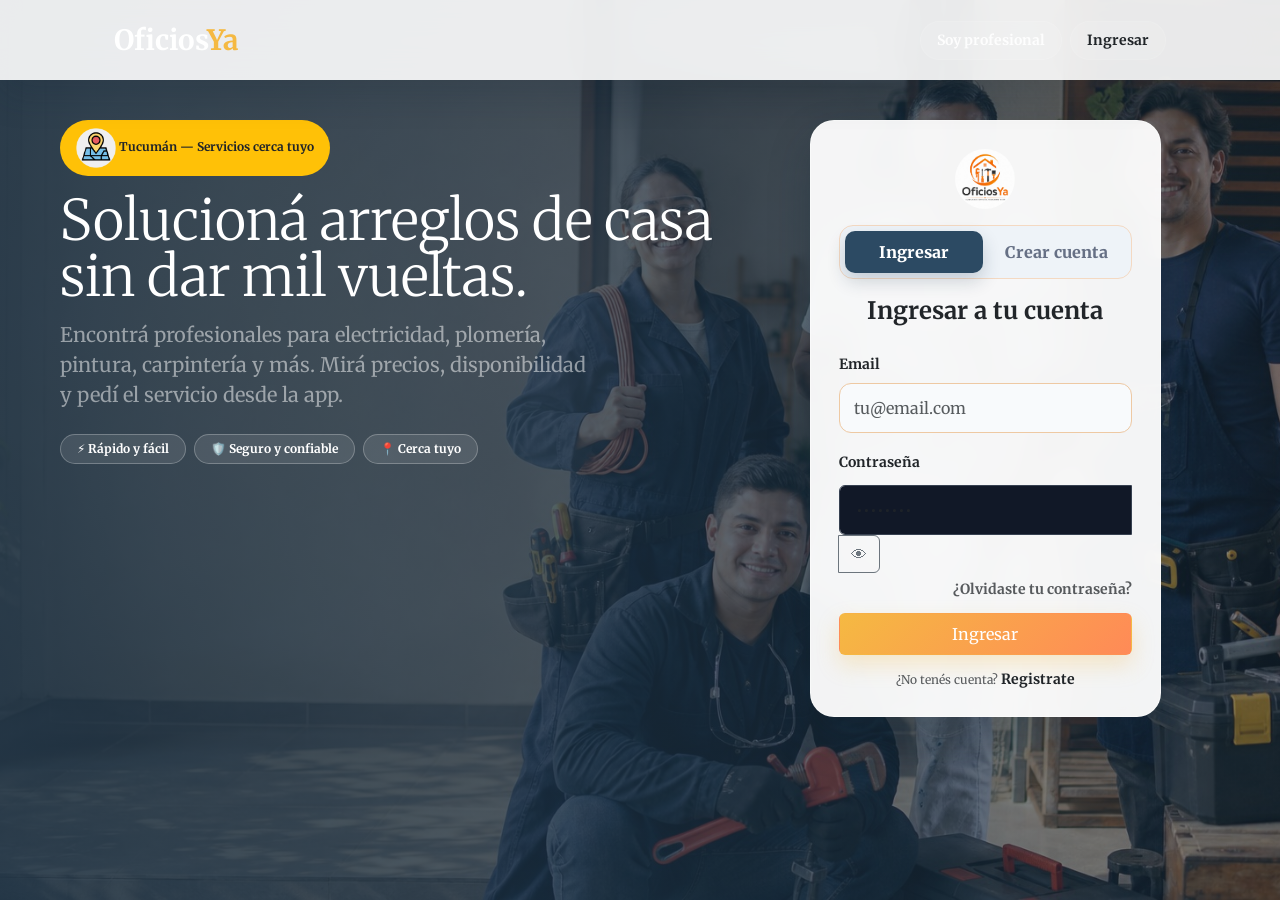
==== index.html @ 377a3ea7 "Agregue iconos a todas las paginas y se modicó la paleta de colores" ====
<!DOCTYPE html>
<html lang="es">

<head>
  <meta charset="UTF-8">
  <meta name="viewport" content="width=device-width, initial-scale=1.0">
  <meta name="description" content="OficiosYa conecta personas con profesionales de distintos oficios y servicios en Tucumán.">
  <meta name="author" content="Equipo OficiosYa">
  <meta name="keywords" content="oficios, servicios, profesionales, trabajadores, reparaciones, Tucumán, OficiosYa">
  <title>OficiosYa — Ingresá o creá tu cuenta</title>

  <link href="https://cdn.jsdelivr.net/npm/bootstrap@5.3.3/dist/css/bootstrap.min.css" rel="stylesheet">
  <link rel="stylesheet" href="styles.css">
</head>

<body class="sin-bottom-nav landing-page">

<header class="topbar landing-header">
  <div class="landing-header-inner w-100 d-flex justify-content-between align-items-center">
    <a href="#" class="marca-landing text-decoration-none text-white fw-bold fs-3">
      Oficios<span class="resaltado-marca">Ya</span>
    </a>
    <nav class="d-flex gap-2">
      <a href="#registro" class="btn btn-sm btn-outline-light rounded-pill px-3 fw-bold" id="link-profesional">Soy profesional</a>
      <a href="#login" class="btn btn-sm btn-warning rounded-pill px-3 fw-bold text-dark" id="link-ingresar">Ingresar</a>
    </nav>
  </div>
</header>

<main class="landing-shell">
  <div class="container-fluid p-0">
    <div class="row align-items-start g-4">

      <section class="col-12 col-lg-7 text-white pe-lg-4">
        <span class="badge bg-warning text-dark mb-3 px-3 py-2 rounded-pill fw-bold">
          <img src="img/location.png" class="icono-img" alt="Ubicación"> Tucumán — Servicios cerca tuyo
        </span>
        
        <h1 class="display-4 fw-extrabold text-white lh-1 mb-3">
          Solucioná arreglos de casa sin dar mil vueltas.
        </h1>
        
        <p class="fs-5 text-white-50 mb-4" style="max-width: 540px;">
          Encontrá profesionales para electricidad, plomería, pintura, carpintería y más. Mirá precios, disponibilidad y pedí el servicio desde la app.
        </p>

        <div class="d-flex flex-wrap gap-2">
          <span class="badge bg-white bg-opacity-10 text-white border border-white border-opacity-25 px-3 py-2 rounded-pill">⚡ Rápido y fácil</span>
          <span class="badge bg-white bg-opacity-10 text-white border border-white border-opacity-25 px-3 py-2 rounded-pill">🛡️ Seguro y confiable</span>
          <span class="badge bg-white bg-opacity-10 text-white border border-white border-opacity-25 px-3 py-2 rounded-pill">📍 Cerca tuyo</span>
        </div>
      </section>

      <section class="col-12 col-lg-5">
        <div class="landing-form-panel">
          <article class="panel" id="panel-cuenta">
            
            <div class="logo-panel text-center mb-3">
              <img src="img/logo Oficios.jpeg" alt="OficiosYa" style="max-height: 60px;" class="rounded-circle">
            </div>

            <div class="tabs-rol mb-3" role="tablist">
              <button type="button" id="tab-login" class="tab-btn activo" role="tab">Ingresar</button>
              <button type="button" id="tab-registro" class="tab-btn" role="tab">Crear cuenta</button>
            </div>

            <div id="mensaje-area" aria-live="polite"></div>

            <section class="panel-login" id="login">
              <div class="form-container w-100">
                <h2 class="title h5 mb-3 text-dark text-center fw-bold">Ingresar a tu cuenta</h2>

                <form id="form-login" class="form" novalidate>
                  <div class="campo mb-3">
                    <label for="login-email" class="form-label text-dark small fw-bold">Email</label>
                    <input type="email" id="login-email" class="form-control" placeholder="tu@email.com" required>
                  </div>

                  <div class="campo mb-2">
                    <label for="login-password" class="form-label text-dark small fw-bold">Contraseña</label>
                    <div class="input-group">
                      <input type="password" id="login-password" class="form-control" placeholder="••••••••" required>
                      <button type="button" class="btn btn-outline-secondary toggle-password" data-target="login-password" aria-label="Mostrar contraseña">👁</button>
                    </div>
                  </div>

                  <div class="forgot text-end mb-3">
                    <a href="#" class="small text-muted text-decoration-none">¿Olvidaste tu contraseña?</a>
                  </div>

                  <button type="submit" class="btn btn-primario w-100 py-2">Ingresar</button>
                </form>

                <footer class="signup text-center mt-3 small text-muted">
                  ¿No tenés cuenta? <a href="#" id="link-a-registro" class="fw-bold text-dark text-decoration-none">Registrate</a>
                </footer>
              </div>
            </section>

            <section class="panel-login" id="registro" style="display:none;">
              <div class="form-container w-100">
                <h2 class="title h5 mb-3 text-dark text-center fw-bold">Crear nueva cuenta</h2>

                <form id="form-registro" class="form" novalidate>

                  <div class="tabs-rol mb-3" role="tablist">
                    <button type="button" id="rol-cliente" class="tab-btn activo" role="tab">Soy Cliente</button>
                    <button type="button" id="rol-trabajador" class="tab-btn" role="tab">Soy Trabajador</button>
                  </div>

                  <div class="campo mb-2">
                    <label for="reg-nombre" class="form-label text-dark small fw-bold">Nombre completo</label>
                    <input type="text" id="reg-nombre" class="form-control form-control-sm" placeholder="Ej: Juana Torres" required>
                  </div>

                  <div class="campo mb-2">
                    <label for="reg-email" class="form-label text-dark small fw-bold">Email</label>
                    <input type="email" id="reg-email" class="form-control form-control-sm" placeholder="tu@email.com" required>
                  </div>

                  <div class="campo mb-2">
                    <label for="reg-password" class="form-label text-dark small fw-bold">Contraseña</label>
                    <div class="input-group input-group-sm">
                      <input type="password" id="reg-password" class="form-control" placeholder="••••••••" required minlength="4">
                      <button type="button" class="btn btn-outline-secondary toggle-password" data-target="reg-password" aria-label="Mostrar contraseña">👁</button>
                    </div>
                  </div>

                  <fieldset id="campos-trabajador" class="border rounded p-2 mb-3 bg-light" style="display:none;">
                    <legend class="float-none w-auto px-2 fs-7 fw-bold text-secondary mb-1">Datos de profesional</legend>
                    
                    <div class="campo mb-2">
                      <label for="reg-oficio" class="form-label small text-dark mb-1">Oficio</label>
                      <input type="text" id="reg-oficio" class="form-control form-control-sm" placeholder="Ej: Electricista matriculado">
                    </div>

                    <div class="campo mb-2">
                      <label for="reg-categoria" class="form-label small text-dark mb-1">Categoría</label>
                      <select id="reg-categoria" class="form-select form-select-sm">
                        <option value="Electricidad">Electricidad</option>
                        <option value="Plomería">Plomería</option>
                        <option value="Pintura">Pintura</option>
                        <option value="Albañilería">Albañilería</option>
                        <option value="Aire acond.">Aire acondicionado</option>
                        <option value="Carpintería">Carpintería</option>
                        <option value="Cerrajería">Cerrajería</option>
                        <option value="Jardinería">Jardinería</option>
                      </select>
                    </div>

                    <div class="campo mb-2">
                      <label for="reg-zona" class="form-label small text-dark mb-1">Zona donde trabajás</label>
                      <input type="text" id="reg-zona" class="form-control form-control-sm" placeholder="Ej: Tucumán Capital, Yerba Buena">
                    </div>

                    <div class="campo mb-2">
                      <label for="reg-precio" class="form-label small text-dark mb-1">Precio por hora ($)</label>
                      <input type="number" id="reg-precio" class="form-control form-control-sm" min="0" step="50" placeholder="Ej: 4500">
                    </div>

                    <div class="campo mb-2">
                      <label for="reg-descripcion" class="form-label small text-dark mb-1">Descripción breve</label>
                      <textarea id="reg-descripcion" class="form-control form-control-sm" maxlength="200" rows="2" placeholder="Experiencia y especialidades..."></textarea>
                      <div class="text-end">
                        <small class="text-muted" id="contador-desc" style="font-size: 0.7rem;">0 / 200</small>
                      </div>
                    </div>
                  </fieldset>

                  <button type="submit" class="btn btn-primario w-100 py-2 mt-2">Crear cuenta</button>
                </form>

                <footer class="signup text-center mt-3 small text-muted" id="texto-cambio">
                  ¿Ya tenés cuenta? <button type="button" id="link-a-login" class="btn btn-link p-0 text-decoration-none fw-bold text-dark align-baseline small">Ingresá</button>
                </footer>
              </div>
            </section>

          </article>
        </div>
      </section>

    </div>
  </div>
</main>

<script src="https://cdn.jsdelivr.net/npm/bootstrap@5.3.3/dist/js/bootstrap.bundle.min.js"></script>
<script src="app.js"></script>
</body>
</html>
---- styles.css ----
@import url('https://fonts.googleapis.com/css2?family=Merriweather:ital,opsz,wght@0,18..144,300..900;1,18..144,300..900&display=swap');
:root {
  --azul: #2c4a63;
  --azul-claro: #3d6a8c;
  --azul-tinta: #1c3245;
  --terracota: #f5b942;
  --terracota-oscuro: #d4a017;
  --fondo: #fdece0;
  --fondo-calido: #fbe8a6;
  --papel: #ffffff;
  --texto: #18212f;
  --texto-suave: #667085;
  --verde: #16875d;
  --rojo: #d94646;
  --borde: #f4d9c2;
  --borde-fuerte: #eec9a3;

  --sombra: 0 10px 30px rgba(20, 45, 75, 0.08);
  --sombra-fuerte: 0 18px 50px rgba(20, 45, 75, 0.16);

  --radio: 18px;
}

* {
  box-sizing: border-box;
}

html {
  scroll-behavior: smooth;
}

body {
  margin: 0;
  min-height: 100vh;
  padding-bottom: 112px;
  background-color: var(--fondo);
  font-family: 'Merriweather', system-ui, sans-serif;
  color: var(--texto);
}

body.sin-bottom-nav {
  padding-bottom: 0;
}

a {
  color: inherit;
  text-decoration: none;
}
/* --- 
button,
input,
select,
textarea {
  font: inherit;
}

h1,
h2,
h3,
.titulo-marca {
  margin: 0;
  color: var(--azul-tinta);
}

h1 {
  font-size: clamp(2rem, 4vw, 3rem);
  line-height: 1.06;
  font-weight: 800;
}

h2 {
  font-size: 1.25rem;
  line-height: 1.2;
  font-weight: 800;
}

h3 {
  font-size: 1rem;
  line-height: 1.3;
  font-weight: 700;
} --- */

.topbar {
  position: sticky;
  top: 0;
  z-index: 20;

  display: flex;
  align-items: center;
  justify-content: space-between;
  gap: 16px;

  min-height: 80px;
  padding: 14px clamp(16px, 4vw, 34px);

  color: #fff;
  background: rgba(44, 74, 99, 0.92);
  border-bottom: 1px solid rgba(255, 255, 255, 0.12);
  box-shadow: 0 14px 36px rgba(15, 34, 51, 0.18);

  backdrop-filter: blur(16px);
}

.topbar .marca {
  display: inline-flex;
  align-items: center;
  gap: 10px;

  font-size: 2rem;
  font-weight: 800;
  white-space: nowrap;
}
/*
.marca .punto {
  width: 13px;
  height: 13px;

  border-radius: 999px;
  background: linear-gradient(135deg, var(--terracota), #ffd166);

  box-shadow: 0 0 0 5px rgba(245, 185, 66, 0.18);
}
*/
.topbar nav {
  display: flex;
  align-items: center;
  justify-content: flex-end;
  flex-wrap: wrap;
  gap: 8px;

  font-size: 0.9rem;
}

.topbar nav a,
.topbar nav button {
  padding: 8px 12px;

  color: rgba(255, 255, 255, 0.9);
  background: rgba(255, 255, 255, 0.08);

  border: 1px solid rgba(255, 255, 255, 0.1);
  border-radius: 999px;

  cursor: pointer;
  transition: 160ms ease;
}

.topbar nav a:hover,
.topbar nav button:hover {
  color: #fff;
  background: rgba(255, 255, 255, 0.15);
}

.usuario-chip {
  display: inline-flex;
  align-items: center;
  gap: 8px;

  padding: 8px 12px;

  color: #fff;
  background: rgba(255, 255, 255, 0.13);

  border: 1px solid rgba(255, 255, 255, 0.14);
  border-radius: 999px;

  font-size: 0.84rem;
  font-weight: 600;
}


.landing-header {
  background: transparent;
  border-bottom: none;
}

.landing-header-inner {
  display: flex;
  align-items: center;
  justify-content: space-between;
  gap: 16px;

  max-width: 1100px;
  margin: 0 auto;
 padding: 5px 24px;
}

.marca-landing {
  color: var(--azul-tinta);
  font-size: 2.4rem;
  font-weight: 800;
}

.marca-landing .resaltado-marca {
  color: var(--terracota);
}
 

/*---.landing-header-acciones {
  display: flex;
  align-items: center;
  gap: 10px;
}

.btn-header-fantasma,
.btn-header-solido {
  min-height: 32px;
  padding: 6px 14px;

  border-radius: 999px;

  font-weight: 700;
  cursor: pointer;
  transition: 160ms ease;
}

.btn-header-fantasma {
  color: var(--azul);
  background: #fff;
  border: 1px solid var(--borde);
}

.btn-header-solido {
  color: #fff;
  background: var(--azul);
  border: 1px solid var(--azul);
}

.btn-header-fantasma:hover {
  border-color: var(--azul-claro);
  transform: translateY(-1px);
}

.btn-header-solido:hover {
  background: var(--azul-claro);
  transform: translateY(-1px);
} ----*/


/* --- .contenedor,
.contenedor-angosto {
  width: min(100%, 1040px);
  margin: 0 auto;
  padding: clamp(28px, 5vw, 48px) 20px 64px;
}

.contenedor-angosto {
  width: min(100%, 620px);
} -----*/

.encabezado-pagina {
  margin-bottom: 24px;
}

.encabezado-pagina .eyebrow {
  display: inline-flex;

  margin-bottom: 8px;
  padding: 6px 10px;

  color: var(--terracota-oscuro);
  background: rgba(245, 185, 66, 0.16);

  border-radius: 999px;

  font-size: 0.72rem;
  font-weight: 800;
  letter-spacing: 0.08em;
  text-transform: uppercase;
}

.encabezado-pagina h1 {
  font-size: clamp(1.7rem, 4vw, 2.35rem);
}

.encabezado-pagina p {
  margin: 8px 0 0;

  color: var(--texto-suave);
  line-height: 1.55;
}

.panel {
  padding: clamp(20px, 4vw, 32px);

  background: rgba(255, 255, 255, 0.88);
  border: 1px solid rgba(221, 229, 238, 0.94);
  border-radius: var(--radio);

  box-shadow: var(--sombra);

  backdrop-filter: blur(12px);
}

/* --- .campo {
  margin-bottom: 18px;
}

.campo label {
  display: block;

  margin-bottom: 7px;

  color: var(--azul);
  font-size: 0.86rem;
  font-weight: 700;
}

.campo input,
.campo select,
.campo textarea {
  width: 100%;
  min-height: 46px;
  padding: 12px 14px;

  color: var(--texto);
  background: #f9fbfd;

  border: 1px solid var(--borde);
  border-radius: 12px;

  outline: none;
  transition: 160ms ease;
}

.campo textarea {
  min-height: 108px;
  resize: vertical;
  line-height: 1.5;
}

.campo input:focus,
.campo select:focus,
.campo textarea:focus {
  background: #fff;
  border-color: var(--terracota);

  box-shadow: 0 0 0 4px rgba(255, 107, 61, 0.14);
}

.btn {
  display: inline-flex;
  align-items: center;
  justify-content: center;
  gap: 8px;

  min-height: 44px;
  padding: 12px 20px;

  border: 1px solid transparent;
  border-radius: 12px;

  font-weight: 800;
  cursor: pointer;
  transition: 160ms ease;
}

.btn:active {
  transform: translateY(1px);
}---*/

.btn-primario {
  color: #fff;
  background: linear-gradient(
    135deg,
    var(--terracota),
    #ff8a57
  );

  box-shadow: 0 10px 22px rgba(245, 185, 66, 0.26);
}

.btn-primario:hover {
  background: linear-gradient(
    135deg,
    var(--terracota-oscuro),
    var(--terracota)
  );

  box-shadow: 0 14px 30px rgba(245, 185, 66, 0.34);
  transform: translateY(-1px);
}

.btn-secundario {
  color: #fff;
  background: var(--azul);
}

.btn-secundario:hover {
  background: var(--azul-claro);
  transform: translateY(-1px);
}

.btn-fantasma {
  color: var(--azul);
  background: #fff;
  border-color: var(--borde);
}

.btn-fantasma:hover {
  border-color: var(--azul-claro);
  transform: translateY(-1px);
}

.btn-bloque {
  width: 100%;
}

.btn-chico {
  min-height: 34px;
  padding: 8px 13px;
  border-radius: 10px;

  font-size: 0.82rem;
}

.btn-ocupado {
  color: var(--texto-suave);
  background: #eef2f6;
  border-color: #e5ebf1;

  cursor: not-allowed;
}


.tabs-rol {
  display: flex;
  gap: 5px;

  margin-bottom: 24px;
  padding: 5px;

  background: #eef3f8;
  border: 1px solid var(--borde);
  border-radius: 14px;
}

.tabs-rol button {
  flex: 1;
  min-height: 42px;

  border: 0;
  border-radius: 10px;

  background: transparent;
  color: var(--texto-suave);

  font-weight: 800;
  cursor: pointer;
}

.tabs-rol button.activo {
  color: #fff;
  background: var(--azul);

  box-shadow: 0 8px 18px rgba(23, 50, 77, 0.2);
}

.hero {
  width: min(100%, 720px);
  margin: 0 auto;
  padding: clamp(30px, 6vw, 58px) 20px 10px;
}

.hero .ubicacion-chip {
  display: inline-flex;
  align-items: center;
  gap: 7px;

  margin-bottom: 16px;
  padding: 7px 12px;

  color: var(--terracota-oscuro);
  background: rgba(245, 185, 66, 0.16);

  border: 1px solid rgba(245, 185, 66, 0.24);
  border-radius: 999px;

  font-size: 0.75rem;
  font-weight: 800;
  letter-spacing: 0.04em;
  text-transform: uppercase;
}

.hero h1 .resaltado {
  color: var(--terracota);
}

.hero p.bajada {
  margin: 14px 0 0;

  color: var(--texto-suave);
  font-size: 1rem;
  line-height: 1.6;
}


.buscador-hero {
  display: flex;
  align-items: center;
  gap: 8px;

  margin-top: 24px;
  padding: 7px;

  background: #fff;
  border: 1px solid var(--borde);
  border-radius: 16px;

  box-shadow: var(--sombra);
}

.buscador-hero input {
  flex: 1;
  min-width: 0;
  min-height: 48px;

  padding: 0 14px;

  border: 0;
  outline: none;

  color: var(--texto);
  background: transparent;
}

.buscador-hero button {
  flex-shrink: 0;

  min-height: 48px;
  padding: 0 18px;

  color: #fff;
  background: var(--azul);
 border: 0;
 border-radius: 12px;

  font-weight: 800;
  cursor: pointer;
}

.buscador-hero button:hover {
  background: var(--azul-claro);
}

.banner-promo,
.seccion,
.como-funciona {
  width: min(100%, 720px);
  margin: 0 auto;
  padding: 28px 20px 0;
}

.banner-promo .caja {
  display: flex;
  align-items: center;
  justify-content: space-between;
  gap: 14px;

  padding: 18px;

  background: linear-gradient(
    135deg,
    #fff,
    var(--fondo-calido)
  );

  border: 1px solid rgba(245, 185, 66, 0.35);
  border-radius: var(--radio);

  box-shadow: var(--sombra);
}

.banner-promo .texto strong {
  display: block;
  margin-bottom: 3px;

  color: var(--azul-tinta);
  font-size: 0.96rem;
}

.banner-promo .texto span {
  color: var(--texto-suave);
  font-size: 0.86rem;
  line-height: 1.45;
}

.seccion .fila-titulo,
.como-funciona .fila-titulo {
  display: flex;
  align-items: center;
  justify-content: space-between;
  gap: 14px;

  margin-bottom: 16px;
}

.seccion .fila-titulo a {
  color: var(--terracota-oscuro);
  font-size: 0.86rem;
  font-weight: 800;
}

.grid-categorias {
  display: grid;

  grid-template-columns: repeat(4, minmax(0, 1fr));
  gap: 12px;
}

.chip-categoria {
  display: flex;
  flex-direction: column;
  align-items: center;
  justify-content: center;

  min-height: 96px;
  padding: 14px 8px;

  background: rgba(255, 255, 255, 0.88);
  border: 1px solid var(--borde);
  border-radius: 16px;

  box-shadow: 0 8px 20px rgba(20, 45, 75, 0.06);

  text-align: center;
  cursor: pointer;
  transition: 160ms ease;
}

.chip-categoria:hover,
.chip-categoria.activo {
  background: #fff7f1;
  border-color: rgba(245, 185, 66, 0.58);
  transform: translateY(-2px);
}

.chip-categoria .icono-cat {
  font-size: 1.45rem;
}
 .icono-img {
  width: 40px;
  height: 40px;
}
 .boton-img {
  width: 32px;
  height: 32px;
}

 .icono-home {
  width: 32px;
  height: 32px;
}

.chip-categoria .label-cat {
  color: var(--texto);
  font-size: 0.72rem;
  font-weight: 800;
  line-height: 1.2;
  overflow-wrap: anywhere;
}

.chip-categoria.activo .label-cat {
  color: var(--terracota-oscuro);
}

.tarjeta-profesional,
.tarjeta-pedido,
.ficha-oficio,
.paso-funciona,
.acceso-card {
  background: rgba(255, 255, 255, 0.92);
  border: 1px solid var(--borde);
  border-radius: var(--radio);

  box-shadow: 0 8px 22px rgba(20, 45, 75, 0.06);

  transition: 160ms ease;
}

.tarjeta-profesional,
.tarjeta-pedido,
.ficha-oficio {
  margin-bottom: 14px;
}

.tarjeta-profesional {
  cursor: pointer;
}

.category-card {
  transition: transform 160ms ease, box-shadow 160ms ease;
}

.category-card:hover {
  transform: translateY(-3px);
  box-shadow: var(--sombra-fuerte) ;
}

.category-card {
  color: var(--azul-tinta) ;
  background-color: rgba(44, 74, 99, 0.14) ;
  border: 1px solid rgba(44, 74, 99, 0.28) ;
}

.category-card .label-cat {
  color: var(--azul-tinta) ;
}

.category-card:hover,
.category-card:focus-visible {
  color: var(--azul-tinta) ;
  background-color: rgba(44, 74, 99, 0.23) ;
  border-color: rgba(44, 74, 99, 0.55) ;
}

.search-transparent {
  background: transparent ;
}

.search-transparent .form-control {
  color: var(--azul-tinta) ;
  background-color: transparent ;
  border-color: rgba(44, 74, 99, 0.45) ;
  box-shadow: none ;
}

.search-transparent .form-control::placeholder {
  color: #526a7e;
  opacity: 1;
}

.search-transparent .form-control:focus {
  border-color: var(--azul-claro) ;
  box-shadow: 0 0 0 0.25rem rgba(44, 74, 99, 0.18) ;
}

.tarjeta-profesional.bg-primary-subtle,
.tarjeta-profesional.bg-info-subtle {
  background-color: rgba(28, 50, 69, 0.06) ;
  background-image: linear-gradient(
    180deg,
    rgba(28, 50, 69, 0.09),
    rgba(28, 50, 69, 0.03)
  ) ;
  border: 2px solid var(--azul-tinta) ;
  box-shadow: 0 8px 22px rgba(15, 34, 51, 0.1);
}

.tarjeta-profesional.bg-primary-subtle:hover,
.tarjeta-profesional.bg-info-subtle:hover {
  background-color: rgba(28, 50, 69, 0.1) ;
  border-color: var(--azul-tinta) ;
  box-shadow: var(--sombra-fuerte);
  transform: translateY(-2px);
}

.transparencia {
  background: rgba(255, 255, 255, 0.571);
}
.hombre-logo {
  width: 60px;
  height: 60px;
  border-radius: 50%;
  object-fit: cover;
}
.tarjeta-profesional:hover,
.ficha-oficio:hover,
.acceso-card:hover {
  border-color: rgba(245, 185, 66, 0.55);
  box-shadow: var(--sombra-fuerte);
  transform: translateY(-2px);
}

.tarjeta-profesional .fila-cabecera,
.ficha-oficio {
  display: flex;
  align-items: flex-start;
  gap: 13px;
}

.avatar-profesional,
.ficha-avatar {
  position: relative;

  display: inline-flex;
  align-items: center;
  justify-content: center;

  width: 50px;
  height: 50px;
  flex-shrink: 0;

  color: #fff;
  background: linear-gradient(
    135deg,
    var(--azul),
    var(--azul-claro)
  );

  border-radius: 16px;

  font-weight: 800;

  box-shadow: 0 10px 22px rgba(23, 50, 77, 0.2);
}

.avatar-profesional .punto-estado {
  position: absolute;
  right: -2px;
  bottom: -2px;

  width: 14px;
  height: 14px;

  border: 2px solid #fff;
  border-radius: 999px;
}

.punto-estado.disponible {
  background: var(--verde);
}

.punto-estado.ocupado {
  background: var(--rojo);
}

.tarjeta-profesional .info-principal,
.ficha-info {
  flex: 1;
  min-width: 0;
}

.tarjeta-profesional .nombre-prof,
.ficha-info .nombre {
  color: var(--azul-tinta);
  font-weight: 800;
}

.tarjeta-profesional .oficio-prof {
  margin-top: 3px;
  color: var(--texto-suave);
  font-size: 0.86rem;
}

.tarjeta-profesional .fila-meta {
  display: flex;
  align-items: center;
  flex-wrap: wrap;
  gap: 9px;

  margin-top: 8px;

  color: var(--texto-suave);
  font-size: 0.78rem;
}

.tarjeta-profesional .fila-meta .rating,
.ficha-rating .estrellas {
  color: var(--terracota-oscuro);
  font-weight: 800;
}

.tags-especialidad {
  display: flex;
  flex-wrap: wrap;
  gap: 7px;

  margin-top: 11px;
}

.tag-especialidad,
.ficha-info .oficio-tag,
.oficio-tag {
  display: inline-flex;
  align-items: center;

  min-height: 24px;
  padding: 4px 9px;

  color: var(--azul);
  background: #eef5fb;

  border: 1px solid #d9e7f3;
  border-radius: 999px;

  font-size: 0.72rem;
  font-weight: 800;
}

.tarjeta-profesional .fila-precio {
  display: flex;
  align-items: center;
  justify-content: space-between;
  gap: 12px;

  margin-top: 14px;
  padding-top: 14px;

  border-top: 1px solid var(--borde);
}

.precio-hora {
  color: var(--azul-tinta);
  font-size: 1.04rem;
  font-weight: 800;
}

.precio-hora span {
  color: var(--texto-suave);
  font-size: 0.78rem;
  font-weight: 500;
}

.ficha-oficio {
  position: relative;
  padding: 18px;
}

.ficha-oficio::before {
  content: '';

  position: absolute;
  inset: 16px auto 16px 0;

  width: 4px;

  background: var(--terracota);
  border-radius: 0 999px 999px 0;
}

.ficha-info .desc {
  margin-top: 6px;

  color: var(--texto-suave);
  font-size: 0.86rem;
  line-height: 1.45;
}

.ficha-rating {
  flex-shrink: 0;
  text-align: right;
}

.ficha-rating .num {
  margin-top: 3px;
  color: var(--texto-suave);
  font-size: 0.76rem;
}

.acceso-card {
  padding: 22px;
  cursor: pointer;
}

.grid-accesos {
  display: grid;

  grid-template-columns: repeat(
    auto-fit,
    minmax(220px, 1fr)
  );

  gap: 16px;
}

.acceso-card .icono {
  display: inline-flex;
  align-items: center;
  justify-content: center;

  width: 48px;
  height: 48px;

  margin-bottom: 14px;

  color: var(--terracota-oscuro);
  background: rgba(245, 185, 66, 0.16);

  border-radius: 16px;

  font-size: 1.35rem;
}

.acceso-card p {
  margin: 7px 0 0;

  color: var(--texto-suave);
  font-size: 0.9rem;
  line-height: 1.5;
}

.tarjeta-pedido {
  padding: 18px;
}

.tarjeta-pedido .fila-top {
  display: flex;
  justify-content: space-between;
  gap: 12px;

  margin-bottom: 10px;
}

.tarjeta-pedido h3 {
  color: var(--azul-tinta);
}

.tarjeta-pedido .meta {
  margin-top: 5px;
  color: var(--texto-suave);
  font-size: 0.82rem;
}

.tarjeta-pedido .desc-pedido {
  margin: 12px 0;

  color: var(--texto);
  font-size: 0.92rem;
  line-height: 1.55;
}

.estado {
  display: inline-flex;
  align-items: center;

  min-height: 26px;
  padding: 5px 10px;

  border-radius: 999px;

  font-size: 0.72rem;
  font-weight: 800;
  letter-spacing: 0.02em;
  text-transform: uppercase;
}

.estado-pendiente {
  color: var(--terracota-oscuro);
  background: rgba(245, 185, 66, 0.18);
}

.estado-aceptado,
.estado-en-curso {
  color: var(--azul-claro);
  background: rgba(44, 74, 99, 0.12);
}

.estado-finalizado {
  color: var(--verde);
  background: rgba(22, 135, 93, 0.12);
}

.estado-cancelado {
  color: var(--rojo);
  background: rgba(217, 70, 70, 0.12);
}

.paso-funciona {
  display: flex;
  align-items: flex-start;
  gap: 16px;

  margin-bottom: 12px;
  padding: 17px;
}

.paso-funciona .num-paso {
  color: rgba(245, 185, 66, 0.5);
  font-size: 1.55rem;
  font-weight: 800;
}

.paso-funciona .icono-paso {
  display: block;
  margin-bottom: 5px;
  font-size: 1.24rem;
}

.paso-funciona p {
  margin: 4px 0 0;

  color: var(--texto-suave);
  font-size: 0.86rem;
  line-height: 1.45;
}


.filtros-categoria {
  display: flex;
  flex-wrap: wrap;
  gap: 10px;

  margin-bottom: 24px;
}

.chip-filtro {
  padding: 9px 14px;

  color: var(--texto-suave);
  background: #fff;

  border: 1px solid var(--borde);
  border-radius: 999px;

  font-weight: 800;
  cursor: pointer;
}

.chip-filtro:hover,
.chip-filtro.activo {
  color: #fff;
  background: var(--azul);
  border-color: var(--azul);
}


.mensaje {
  margin-bottom: 16px;
  padding: 13px 15px;

  border-radius: 12px;

  font-size: 0.9rem;
  line-height: 1.45;
}

.mensaje-error {
  color: var(--rojo);
  background: rgba(217, 70, 70, 0.1);
  border: 1px solid rgba(217, 70, 70, 0.22);
}

.mensaje-exito {
  color: var(--verde);
  background: rgba(22, 135, 93, 0.1);
  border: 1px solid rgba(22, 135, 93, 0.2);
}

.estado-vacio {
  padding: 44px 20px;

  color: var(--texto-suave);
  text-align: center;
}

.estado-vacio .icono-vacio {
  margin-bottom: 10px;
  font-size: 2.2rem;
  opacity: 0.6;
}

.bottom-nav {
  position: fixed;
  left: 50%;
  bottom: 14px;
  z-index: 1030;

  display: flex;
  align-items: center;
  justify-content: space-around;

  width: min(calc(100% - 24px), 520px);

  transform: translateX(-50%);

  padding: 8px;

  background: rgba(255, 255, 255, 0.96);
  border: 1px solid var(--borde);
  border-radius: 20px;
  box-shadow: var(--sombra-fuerte);
  backdrop-filter: blur(14px);
}


.bottom-nav a {
  display: flex;
  flex: 1;
  flex-direction: column;
  align-items: center;

  max-width: 110px;
  gap: 4px;

  padding: 8px 6px;

  color: var(--texto-suave);
  border-radius: 15px;

  font-size: 0.68rem;
  font-weight: 800;
}

.bottom-nav a .icono-nav {
  font-size: 1.2rem;
}

.bottom-nav a.activo {
  color: var(--terracota-oscuro);
  background: rgba(245, 185, 66, 0.16);
}

.bottom-nav a:hover {
  color: var(--azul);
  background: #eef5fb;
}

main:last-of-type,
#vista-cliente,
#vista-trabajador {
  margin-bottom: 96px;
}


.landing-page {
  min-height: 100vh;

  color: #fff;

  background:
    linear-gradient(
      90deg,
      rgba(28, 50, 69, 0.88),
      rgba(28, 50, 69, 0.48) 48%,
      rgba(28, 50, 69, 0.08)
    ),
    url('/img/portada\ oficios.jpeg') center right / cover no-repeat;
}

.landing-page .landing-header {
  background: rgba(255, 255, 255, 0.9);
}

.landing-shell {
  width: 100%;
  max-width: 1200px;
  margin: 0 auto;
  padding: 40px 20px 80px;
}

.landing-shell .row {
  align-items: flex-start ;
}

.landing-form-panel {
  width: 100%;
  max-width: 380px; 
  margin-left: auto; 
}

.landing-form-panel .panel {
  background: #ffffff;
  border-radius: 20px;
  box-shadow: 0 15px 35px rgba(0, 0, 0, 0.25);
  padding: 24px ;
}

/* Fondo con degradado para lectura perfecta */
.landing-page {
  min-height: 100vh;
  background: 
    linear-gradient(
      90deg, 
      rgba(28, 50, 69, 0.9) 0%, 
      rgba(28, 50, 69, 0.75) 50%, 
      rgba(28, 50, 69, 0.5) 100%
    ),
    url('img/portada\ oficios.jpeg') center / cover no-repeat ;
}

.landing-copy {
  max-width: 650px;
  padding: 20px 0;
}

.landing-copy .ubicacion-chip {
  display: inline-flex;

  margin-bottom: 18px;
  padding: 8px 13px;

  color: #fff;
  background: rgba(255, 255, 255, 0.16);

  border: 1px solid rgba(255, 255, 255, 0.24);
  border-radius: 999px;

  font-size: 0.76rem;
  font-weight: 800;
  text-transform: uppercase;

  backdrop-filter: blur(10px);
}

.landing-copy h1 {
  max-width: 780px;

  color: #fff;
  font-size: clamp(2.45rem, 6vw, 5.4rem);
  line-height: 0.96;
}

.landing-copy p {
  max-width: 560px;
  margin: 22px 0 0;

  color: rgba(255, 255, 255, 0.84);

  font-size: clamp(1rem, 1.4vw, 1.18rem);
  line-height: 1.7;
}

.landing-stats {
  display: flex;
  flex-wrap: wrap;
  gap: 12px;

  margin: 28px 0 0;
  padding: 0;
  list-style: none;
}


.landing-stats span {
  display: inline-flex;
  align-items: baseline;
  gap: 7px;

  padding: 10px 13px;

  color: rgba(255, 255, 255, 0.85);
  background: rgba(255, 255, 255, 0.14);

  border: 1px solid rgba(255, 255, 255, 0.2);
  border-radius: 999px;

  font-weight: 600;

  backdrop-filter: blur(10px);
}

.landing-stats strong {
  color: #fff;
  font-weight: 900;
}

.landing-form-panel {
  width: fit-content;
  margin: 0 auto;
  padding: 0;
}

.landing-form-panel .panel {
  background: rgba(255, 255, 255, 0.94);
  box-shadow: 0 24px 70px rgba(0, 0, 0, 0.26);
}


.vista-full {
  min-height: calc(100vh - 68px);
}

.home-hero-full {
  display: grid;
  grid-template-columns:
    minmax(0, 0.92fr)
    minmax(420px, 1.08fr);

  align-items: stretch;

  min-height: clamp(430px, calc(100vh - 210px), 620px);

  overflow: hidden;

  background:
    linear-gradient(
      120deg,
      rgba(255, 250, 246, 0.98),
      rgba(253, 236, 224, 0.92) 48%,
      rgba(253, 236, 224, 0.55)
    ),
    var(--fondo);
}

.home-hero-full .hero {
  width: 100%;
  max-width: none;
  margin: 0;
}

.hero-contenido {
  align-self: center;

  padding: clamp(36px, 6vw, 84px)
           clamp(22px, 6vw, 78px);
}

.hero-contenido h1 {
  max-width: 780px;
  font-size: clamp(2.4rem, 6vw, 5.35rem);
}

.hero-contenido p.bajada {
  max-width: 560px;
  font-size: clamp(1rem, 1.4vw, 1.18rem);
}

.hero-contenido .buscador-hero {
  max-width: 640px;
}

.home-hero-image {
  min-height: 100%;

  background:
    linear-gradient(
      90deg,
      rgba(253, 236, 224, 0.92) 0,
      rgba(253, 236, 224, 0.1) 22%,
      rgba(28, 50, 69, 0.04)
    ),
    url('/images/hero-services.png') center right / cover no-repeat;
}


.home-content-grid {
  display: grid;
  grid-template-columns:
    minmax(0, 1.1fr)
    minmax(320px, 0.9fr);

  gap: 22px;
  align-items: start;

  width: min(100%, 1180px);
  margin: 0 auto;
  padding: 34px 22px 70px;
}

.home-content-grid .banner-promo,
.home-content-grid .seccion,
.home-content-grid .como-funciona {
  width: 100%;
  padding: 0;
}

.home-content-grid .banner-promo,
.home-content-grid .seccion:first-of-type {
  grid-column: 1;
}

.home-content-grid .home-destacados,
.home-content-grid .como-funciona {
  grid-column: 2;
}

.home-content-grid .como-funciona {
  grid-row: span 2;
}


.flex-entre {
  display: flex;
  align-items: center;
  justify-content: space-between;
  gap: 16px;
}

.mt-24 {
  margin-top: 24px;
}

.texto-centro {
  text-align: center;
}

.link-cambio {
  margin-top: 18px;

  color: var(--texto-suave);

  font-size: 0.9rem;
  text-align: center;
}

.link-cambio button {
  border: 0;
  background: transparent;

  color: var(--terracota-oscuro);

  font-weight: 800;
  cursor: pointer;
}


@media (max-width: 920px) {

  .landing-page {
    background:
      linear-gradient(
        180deg,
        rgba(28, 50, 69, 0.55),
        rgba(28, 50, 69, 0.86)
      ),
      url('/images/hero-services.png') center top / cover no-repeat;
  }

  .landing-shell {
    grid-template-columns: 1fr;

    min-height: auto;
    padding: 32px 18px 54px;
  }

  .landing-copy {
    padding-top: 42vh;
  }

  .landing-copy h1 {
    font-size: clamp(2.2rem, 11vw, 4rem);
  }

  .home-hero-full {
    grid-template-columns: 1fr;
    min-height: auto;
  }

  .home-hero-image {
    order: -1;
    min-height: 42vh;
    background-position: center top;
  }

  .hero-contenido {
    padding: 30px 20px 38px;
  }

  .home-content-grid {
    grid-template-columns: 1fr;
    padding-inline: 18px;
  }

  .home-content-grid .banner-promo,
  .home-content-grid .seccion:first-of-type,
  .home-content-grid .home-destacados,
  .home-content-grid .como-funciona {
    grid-column: auto;
  }

  .home-content-grid .como-funciona {
    grid-template-columns: repeat(2, minmax(0, 1fr));
  }
}

@media (max-width: 700px) {

  body {
    padding-bottom: 116px;
  }

  .topbar {
    align-items: flex-start;
    flex-direction: column;
  }

  .topbar nav {
    width: 100%;
    justify-content: flex-start;
  }

  .hero {
    padding-top: 30px;
  }

  .grid-categorias {
    grid-template-columns: repeat(2, minmax(0, 1fr));
  }

  .banner-promo .caja {
    align-items: flex-start;
    flex-direction: column;
  }

  .banner-promo .btn {
    width: 100%;
  }

  .buscador-hero {
    align-items: stretch;
    flex-direction: column;
  }

  .buscador-hero button {
    width: 100%;
  }

  .tarjeta-profesional .fila-precio,
  .tarjeta-pedido .fila-top {
    align-items: flex-start;
    flex-direction: column;
  }

  .ficha-oficio {
    flex-wrap: wrap;
  }

  .ficha-rating {
    width: 100%;
    text-align: left;
  }
}


@media (max-width: 560px) {

  .landing-copy {
    padding-top: 24vh;
  }

  .landing-copy h1 {
    font-size: clamp(2rem, 10vw, 2.75rem);
  }

  .landing-copy p {
    margin-top: 14px;
    font-size: 0.95rem;
    line-height: 1.55;
  }


  .landing-stats span {
    width: 100%;
    justify-content: space-between;
    border-radius: 14px;
  }

  .home-hero-image {
    min-height: 34vh;
  }

  .hero-contenido h1 {
    font-size: clamp(2.05rem, 12vw, 3.15rem);
  }

  .home-content-grid .grid-categorias {
    grid-template-columns: repeat(2, minmax(0, 1fr));
  }

  .home-content-grid .como-funciona {
    grid-template-columns: 1fr;
  }

  .home-content-grid .paso-funciona {
    min-height: 0;
  }
}

@media (max-width: 480px) {

  .landing-header-inner {
    padding: 14px 18px;
  }

  .marca-landing {
    font-size: 1.28rem;
  }

  .btn-header-fantasma {
    display: none;
  }

  .contenedor,
  .contenedor-angosto {
    padding-inline: 16px;
  }

  .panel {
    padding: 18px;
    border-radius: 16px;
  }

  .chip-categoria {
    min-height: 86px;
  }

  .bottom-nav {
    bottom: 10px;
    width: min(calc(100% - 16px), 520px);
    border-radius: 18px;
  }

  .bottom-nav a {
    font-size: 0.64rem;
  }
}


@media (min-width: 1000px) {

  body:not(.landing-page) > .contenedor {
    width: min(100%, 1180px);
  }

  body:not(.landing-page) > .contenedor-angosto {
    width: min(100%, 760px);
  }

  #bloques-resultados .seccion {
    display: grid;
    grid-template-columns: repeat(2, minmax(0, 1fr));
    gap: 14px;
  }

  #bloques-resultados .fila-titulo {
    grid-column: 1 / -1;
  }

  .home-content-grid .grid-categorias {
    grid-template-columns: repeat(4, minmax(0, 1fr));
  }

  .home-content-grid .como-funciona {
    display: grid;
    grid-template-columns: repeat(4, minmax(0, 1fr));
    gap: 12px;
  }

  .home-content-grid .como-funciona .fila-titulo {
    grid-column: 1 / -1;
  }

  .home-content-grid .paso-funciona {
    min-height: 150px;
    flex-direction: column;
    gap: 10px;
    margin: 0;
  }

  .home-content-grid .paso-funciona .num-paso {
    font-size: 1.35rem;
  }

  .home-content-grid .paso-funciona .icono-paso {
    display: none;
  }

  .home-content-grid .paso-funciona h3 {
    font-size: 0.98rem;
  }

  .home-content-grid .paso-funciona p {
    font-size: 0.82rem;
  }
 }


.panel-login {
  padding: 0;
  background: transparent;
  border: none;
  box-shadow: none;
  border-radius: 0.75rem;
  display: flex;
  justify-content: center;
  width: fit-content;
  margin: 0 auto;
}

.form-container {
  margin: 0;
}


.form-container {
  width: 320px;
  border-radius: 0.75rem;
  background-color: rgba(17, 24, 39, 1);
  padding: 2rem;
  color: rgba(243, 244, 246, 1);
}
.title {
  text-align: center;
  font-size: 1.5rem;
  line-height: 2rem;
  font-weight: 700;
  color: rgba(243, 244, 246, 1);
}

.form {
  margin-top: 1.5rem;
}

.form-container .input-group {
  margin-top: 0.25rem;
  font-size: 0.875rem;
  line-height: 1.25rem;
}

.form-container .input-group label {
  display: block;
  color: rgba(156, 163, 175, 1);
  margin-bottom: 4px;
}

.form-container .input-group input {
  width: 100%;
  border-radius: 0.375rem;
  border: 1px solid rgba(55, 65, 81, 1);
  outline: 0;
  background-color: rgba(17, 24, 39, 1);
  padding: 0.75rem 1rem;
  color: rgba(243, 244, 246, 1);
}

.form-container .input-group input:focus {
  border-color: var(--azul);
}

.forgot {
  display: flex;
  justify-content: flex-end;
  font-size: 0.75rem;
  line-height: 1rem;
  color: rgba(156, 163, 175,1);
  margin: 8px 0 14px 0;
}

.forgot a, .signup a {
  color: rgba(243, 244, 246, 1);
  text-decoration: none;
  font-size: 14px;
  font-weight: 700;
}


.signup button {
  border: none;
  background: transparent;
  padding: 0;
  color: rgba(243, 244, 246, 1);
  font-size: 14px;
  font-weight: 700;
  cursor: pointer;
}

.signup button:hover {
  text-decoration: underline;
  text-decoration-color: var(--azul);
}

.forgot a:hover, .signup a:hover {
  text-decoration: underline var(--azul);
}

.sign {
  display: block;
  width: 100%;
  background-color: var(--azul);
  padding: 0.75rem;
  text-align: center;
  color: #ffffff;
  border: none;
  border-radius: 0.375rem;
  font-weight: 600;
}

.social-message {
  display: flex;
  align-items: center;
  padding-top: 1rem;
}

.line {
  height: 1px;
  flex: 1 1 0%;
  background-color: rgba(55, 65, 81, 1);
}

.social-message .message {
  padding-left: 0.75rem;
  padding-right: 0.75rem;
  font-size: 0.875rem;
  line-height: 1.25rem;
  color: rgba(156, 163, 175, 1);
}

.social-icons {
  display: flex;
  justify-content: center;
}

.social-icons .icon {
  border-radius: 0.125rem;
  padding: 0.75rem;
  border: none;
  background-color: transparent;
  margin-left: 8px;
}

.social-icons .icon svg {
  height: 1.25rem;
  width: 1.25rem;
  fill: #fff;
}

.signup {
  text-align: center;
  font-size: 0.75rem;
  line-height: 1rem;
  color: rgba(156, 163, 175, 1);
}

.landing-header-acciones ul {
  display: flex;
  align-items: center;
  gap: 10px;
  margin: 0;
  padding: 0;
  list-style: none;
}



.tab-btn {
  flex: 1;
  min-height: 42px;
  display: flex;
  align-items: center;
  justify-content: center;
  border-radius: 10px;
  color: var(--texto-suave);
  font-weight: 800;
  cursor: pointer;
  transition: 160ms ease;
}

#registro fieldset {
  margin-top: 10px;
  padding: 14px;
  border: 1px solid rgba(55, 65, 81, 1);
  border-radius: 0.5rem;
}

#registro legend {
  padding: 0 6px;
  color: rgba(156, 163, 175, 1);
  font-size: 0.8rem;
  font-weight: 700;
}

#registro select,
#registro textarea {
  width: 100%;
  border-radius: 0.375rem;
  border: 1px solid rgba(55, 65, 81, 1);
  outline: 0;
  background-color: rgba(17, 24, 39, 1);
  padding: 0.75rem 1rem;
  color: rgba(243, 244, 246, 1);
}

#registro select:focus,
#registro textarea:focus {
  border-color: var(--azul);
}

#registro textarea {
  min-height: 90px;
  resize: vertical;
}


.tabs-rol-oscuro {
  background: rgba(31, 41, 55, 1);
  border: 1px solid rgba(55, 65, 81, 1);
}

.tabs-rol-oscuro .tab-btn {
  color: rgba(156, 163, 175, 1);
}

.tabs-rol-oscuro .tab-btn.activo {
  color: #ffffff;
  background: var(--azul);
  box-shadow: none;
}

.logo-panel {
  margin: 0 0 18px;
  text-align: center;
}

.logo-panel img {
  height: 80px;
  width: auto;
}

.form-container {
  width: 100% ;
  background: transparent ;
  padding: 0 ;
  box-shadow: none ;
}

.landing-form-panel .panel {
  background: rgba(255, 255, 255, 0.95) ;
  border-radius: 24px ;
  border: 1px solid rgba(255, 255, 255, 0.4) ;
  box-shadow: 0 20px 40px rgba(15, 34, 51, 0.25) ;
  backdrop-filter: blur(12px) ;
  padding: 28px ;
}

.form-container .title,
.form-container label {
  color: var(--azul-tinta);
  font-weight: 700;
}

.form-container input {
  background-color: #f8fafc ;
  color: var(--texto) ;
  border: 1px solid var(--borde-fuerte) ;
  border-radius: 12px ;
  padding: 12px 14px ;
}

.form-container input:focus {
  background-color: #ffffff ;
  border-color: var(--terracota) ;
  box-shadow: 0 0 0 4px rgba(245, 185, 66, 0.2) ;
}

.form-container .sign,
.btn-auth {
  background: linear-gradient(135deg, var(--terracota), #ff8a57) ;
  color: #ffffff ;
  border-radius: 12px ;
  padding: 12px;
  font-weight: 800;
  border: none;
  box-shadow: 0 10px 20px rgba(245, 185, 66, 0.25) ;
  transition: transform 160ms ease, box-shadow 160ms ease;
}

.form-container .sign:hover {
  transform: translateY(-1px);
  box-shadow: 0 12px 24px rgba(245, 185, 66, 0.35) ;
}


.buscador-hero {
  display: flex;
  align-items: center;
  gap: 10px;
  background: #ffffff;
  padding: 8px;
  border-radius: 16px;
  border: 1px solid var(--borde);
  box-shadow: 0 4px 15px rgba(20, 45, 75, 0.05);
}

.buscador-hero input {
  border: none ;
  outline: none ;
  padding: 10px 16px;
  flex: 1;
}

.chip-categoria {
  background: #ffffff;
  border: 1px solid var(--borde);
  border-radius: 14px;
  padding: 12px 16px;
  display: flex;
  align-items: center;
  gap: 8px;
  font-weight: 700;
  color: var(--azul);
  transition: all 160ms ease;
  cursor: pointer;
}

.chip-categoria:hover,
.chip-categoria.activo {
  background: #fff7f1;
  border-color: var(--terracota);
  color: var(--terracota-oscuro);
  transform: translateY(-2px);
}
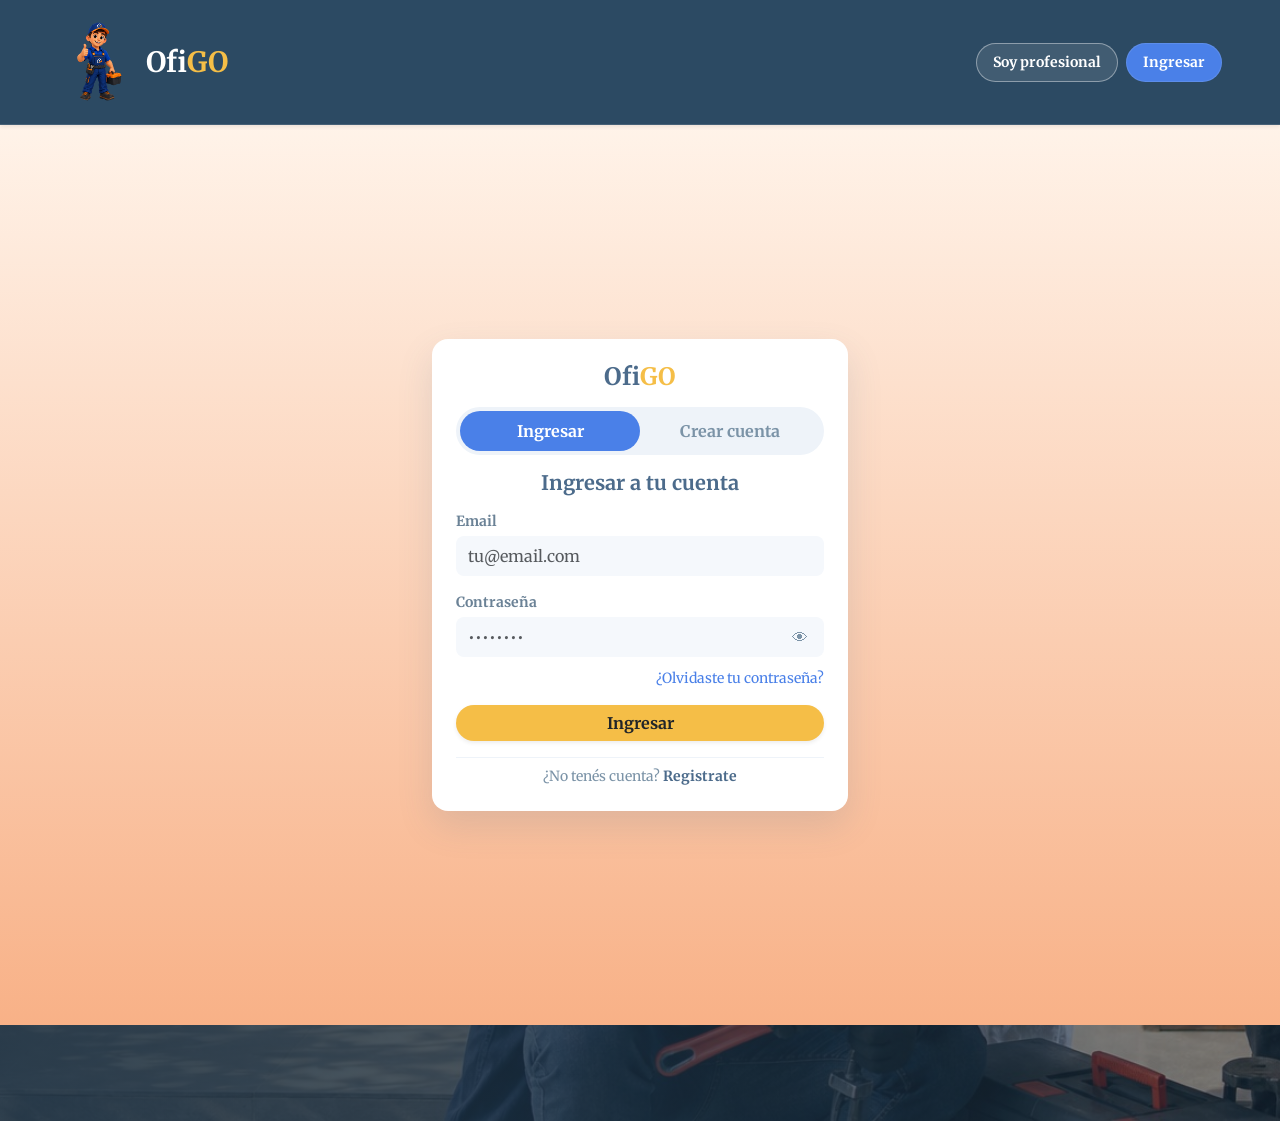
==== commit e4889f90: "rediseño pastel de login, marca OfiGO y limpieza de CSS" ====
--- a/index.html
+++ b/index.html
@@ -4,10 +4,10 @@
 <head>
   <meta charset="UTF-8">
   <meta name="viewport" content="width=device-width, initial-scale=1.0">
-  <meta name="description" content="OficiosYa conecta personas con profesionales de distintos oficios y servicios en Tucumán.">
-  <meta name="author" content="Equipo OficiosYa">
-  <meta name="keywords" content="oficios, servicios, profesionales, trabajadores, reparaciones, Tucumán, OficiosYa">
-  <title>OficiosYa — Ingresá o creá tu cuenta</title>
+  <meta name="description" content="OfiGO conecta personas con profesionales de distintos oficios y servicios en Tucumán.">
+  <meta name="author" content="Equipo OfiGO">
+  <meta name="keywords" content="OfiGO, servicios, profesionales, trabajadores, reparaciones, Tucumán, OfiGO">
+  <title>OfiGO — Ingresá o creá tu cuenta</title>
 
   <link href="https://cdn.jsdelivr.net/npm/bootstrap@5.3.3/dist/css/bootstrap.min.css" rel="stylesheet">
   <link rel="stylesheet" href="styles.css">
@@ -15,175 +15,155 @@
 
 <body class="sin-bottom-nav landing-page">
 
-<header class="topbar landing-header">
-  <div class="landing-header-inner w-100 d-flex justify-content-between align-items-center">
-    <a href="#" class="marca-landing text-decoration-none text-white fw-bold fs-3">
-      Oficios<span class="resaltado-marca">Ya</span>
-    </a>
-    <nav class="d-flex gap-2">
-      <a href="#registro" class="btn btn-sm btn-outline-light rounded-pill px-3 fw-bold" id="link-profesional">Soy profesional</a>
-      <a href="#login" class="btn btn-sm btn-warning rounded-pill px-3 fw-bold text-dark" id="link-ingresar">Ingresar</a>
-    </nav>
-  </div>
+
+
+<header class="topbar landing-header shadow-sm" style="background-color: #2c4a63 !important;">
+  <nav class="landing-header-inner w-100 d-flex justify-content-between align-items-center px-4 py-2">
+    
+    <a href="#" class="marca-landing text-decoration-none d-flex align-items-center gap-2 fw-bold fs-3 text-white p-0 bg-transparent shadow-none border-0">
+  <img src="./img/hombrelogo.png" class="hombre-logo" alt="OfiGO" style="height: 80px; width: auto;">
+  <span>Ofi<span style="color: #f5be47;">GO</span></span>
+</a>
+
+    <section class="d-flex gap-2">
+      <a href="#registro" class="btn btn-sm rounded-pill px-3 fw-bold text-white" id="link-profesional" style="border: 1px solid rgba(255, 255, 255, 0.4); background: rgba(255,255,255,0.1);">Soy profesional</a>
+      <a href="#login" class="btn btn-sm rounded-pill px-3 fw-bold text-white" id="link-ingresar" style="background-color: #4a80e8;">Ingresar</a>
+    </section>
+
+  </nav>
 </header>
 
-<main class="landing-shell">
-  <div class="container-fluid p-0">
-    <div class="row align-items-start g-4">
+<main class="landing-shell container-fluid min-vh-100 d-flex align-items-center justify-content-center p-3" style="background: linear-gradient(180deg, #fff3e9 0%, #f8b187 100%) !important;">
+  <section class="row justify-content-center w-100 m-0">
 
-      <section class="col-12 col-lg-7 text-white pe-lg-4">
-        <span class="badge bg-warning text-dark mb-3 px-3 py-2 rounded-pill fw-bold">
-          <img src="img/location.png" class="icono-img" alt="Ubicación"> Tucumán — Servicios cerca tuyo
-        </span>
+    <aside class="col-12 col-sm-10 col-md-8 col-lg-5 col-xl-4 p-0">
+      <article class="card border-0 shadow-lg p-4 rounded-4 w-100" id="panel-cuenta" style="background-color: #ffffff !important; box-shadow: 0 15px 35px rgba(76, 107, 139, 0.15) !important;">
         
-        <h1 class="display-4 fw-extrabold text-white lh-1 mb-3">
-          Solucioná arreglos de casa sin dar mil vueltas.
-        </h1>
-        
-        <p class="fs-5 text-white-50 mb-4" style="max-width: 540px;">
-          Encontrá profesionales para electricidad, plomería, pintura, carpintería y más. Mirá precios, disponibilidad y pedí el servicio desde la app.
-        </p>
+        <header class="logo-panel text-center mb-3">
+          <h2 class="h4 fw-bold mb-0" style="color: #4c6b8b;">Ofi<span style="color: #f5be47;">GO</span></h2>
+        </header>
 
-        <div class="d-flex flex-wrap gap-2">
-          <span class="badge bg-white bg-opacity-10 text-white border border-white border-opacity-25 px-3 py-2 rounded-pill">⚡ Rápido y fácil</span>
-          <span class="badge bg-white bg-opacity-10 text-white border border-white border-opacity-25 px-3 py-2 rounded-pill">🛡️ Seguro y confiable</span>
-          <span class="badge bg-white bg-opacity-10 text-white border border-white border-opacity-25 px-3 py-2 rounded-pill">📍 Cerca tuyo</span>
-        </div>
-      </section>
+        <nav class="nav nav-pills nav-justified p-1 rounded-pill mb-3" role="tablist" style="background-color: #eef3f9;">
+          <button type="button" id="tab-login" class="nav-link active rounded-pill fw-bold btn-sm text-white" role="tab" style="background-color: #4a80e8 !important;">Ingresar</button>
+          <button type="button" id="tab-registro" class="nav-link rounded-pill fw-bold btn-sm" role="tab" style="color: #7b93a7;">Crear cuenta</button>
+        </nav>
 
-      <section class="col-12 col-lg-5">
-        <div class="landing-form-panel">
-          <article class="panel" id="panel-cuenta">
-            
-            <div class="logo-panel text-center mb-3">
-              <img src="img/logo Oficios.jpeg" alt="OficiosYa" style="max-height: 60px;" class="rounded-circle">
-            </div>
+        <section id="mensaje-area" aria-live="polite"></section>
 
-            <div class="tabs-rol mb-3" role="tablist">
-              <button type="button" id="tab-login" class="tab-btn activo" role="tab">Ingresar</button>
-              <button type="button" id="tab-registro" class="tab-btn" role="tab">Crear cuenta</button>
-            </div>
+        <section class="panel-login" id="login">
+          <form id="form-login" class="form w-100" novalidate>
+            <h2 class="title h5 mb-3 text-center fw-bold" style="color: #4c6b8b;">Ingresar a tu cuenta</h2>
 
-            <div id="mensaje-area" aria-live="polite"></div>
+            <p class="mb-3">
+              <label for="login-email" class="form-label small fw-bold mb-1 d-block" style="color: #6b8296;">Email</label>
+              <input type="email" id="login-email" class="form-control border-0 rounded-3 py-2" placeholder="tu@email.com" required style="background-color: #f5f8fc !important; color: #4c6b8b;">
+            </p>
 
-            <section class="panel-login" id="login">
-              <div class="form-container w-100">
-                <h2 class="title h5 mb-3 text-dark text-center fw-bold">Ingresar a tu cuenta</h2>
+            <p class="mb-2">
+              <label for="login-password" class="form-label small fw-bold mb-1 d-block" style="color: #6b8296;">Contraseña</label>
+              <span class="input-group">
+                <input type="password" id="login-password" class="form-control border-0 rounded-start-3 py-2" placeholder="••••••••" required style="background-color: #f5f8fc !important; color: #4c6b8b;">
+                <button type="button" class="btn border-0 rounded-end-3 px-3" data-target="login-password" aria-label="Mostrar contraseña" style="background-color: #f5f8fc; color: #7b93a7;">👁</button>
+              </span>
+            </p>
 
-                <form id="form-login" class="form" novalidate>
-                  <div class="campo mb-3">
-                    <label for="login-email" class="form-label text-dark small fw-bold">Email</label>
-                    <input type="email" id="login-email" class="form-control" placeholder="tu@email.com" required>
-                  </div>
+            <p class="forgot text-end mb-3">
+              <a href="#" class="small text-decoration-none" style="color: #4a80e8;">¿Olvidaste tu contraseña?</a>
+            </p>
 
-                  <div class="campo mb-2">
-                    <label for="login-password" class="form-label text-dark small fw-bold">Contraseña</label>
-                    <div class="input-group">
-                      <input type="password" id="login-password" class="form-control" placeholder="••••••••" required>
-                      <button type="button" class="btn btn-outline-secondary toggle-password" data-target="login-password" aria-label="Mostrar contraseña">👁</button>
-                    </div>
-                  </div>
+            <button type="submit" class="btn w-100 py-2.5 rounded-pill fw-bold text-dark shadow-sm" style="background-color: #f5be47 !important; border: none;">
+              Ingresar
+            </button>
 
-                  <div class="forgot text-end mb-3">
-                    <a href="#" class="small text-muted text-decoration-none">¿Olvidaste tu contraseña?</a>
-                  </div>
+            <footer class="signup text-center mt-3 small border-top pt-2" style="border-color: #eef3f9 !important; color: #7b93a7;">
+              ¿No tenés cuenta? <a href="#" id="link-a-registro" class="fw-bold text-decoration-none" style="color: #4c6b8b;">Registrate</a>
+            </footer>
+          </form>
+        </section>
 
-                  <button type="submit" class="btn btn-primario w-100 py-2">Ingresar</button>
-                </form>
+        <section class="panel-login" id="registro" style="display:none;">
+          <form id="form-registro" class="form w-100" novalidate>
+            <h2 class="title h5 mb-3 text-center fw-bold" style="color: #4c6b8b;">Crear nueva cuenta</h2>
 
-                <footer class="signup text-center mt-3 small text-muted">
-                  ¿No tenés cuenta? <a href="#" id="link-a-registro" class="fw-bold text-dark text-decoration-none">Registrate</a>
-                </footer>
-              </div>
-            </section>
+            <nav class="nav nav-pills nav-justified p-1 rounded-pill mb-3" role="tablist" style="background-color: #eef3f9;">
+              <button type="button" id="rol-cliente" class="nav-link active rounded-pill fw-bold btn-sm text-white" role="tab" style="background-color: #4a80e8 !important;">Soy Cliente</button>
+              <button type="button" id="rol-trabajador" class="nav-link rounded-pill fw-bold btn-sm" role="tab" style="color: #7b93a7;">Soy Trabajador</button>
+            </nav>
 
-            <section class="panel-login" id="registro" style="display:none;">
-              <div class="form-container w-100">
-                <h2 class="title h5 mb-3 text-dark text-center fw-bold">Crear nueva cuenta</h2>
+            <p class="mb-2">
+              <label for="reg-nombre" class="form-label small fw-bold mb-1 d-block" style="color: #6b8296;">Nombre completo</label>
+              <input type="text" id="reg-nombre" class="form-control form-control-sm border-0 rounded-3 py-2" placeholder="Ej: Juana Torres" required style="background-color: #f5f8fc !important; color: #4c6b8b;">
+            </p>
 
-                <form id="form-registro" class="form" novalidate>
+            <p class="mb-2">
+              <label for="reg-email" class="form-label small fw-bold mb-1 d-block" style="color: #6b8296;">Email</label>
+              <input type="email" id="reg-email" class="form-control form-control-sm border-0 rounded-3 py-2" placeholder="tu@email.com" required style="background-color: #f5f8fc !important; color: #4c6b8b;">
+            </p>
 
-                  <div class="tabs-rol mb-3" role="tablist">
-                    <button type="button" id="rol-cliente" class="tab-btn activo" role="tab">Soy Cliente</button>
-                    <button type="button" id="rol-trabajador" class="tab-btn" role="tab">Soy Trabajador</button>
-                  </div>
+            <p class="mb-2">
+              <label for="reg-password" class="form-label small fw-bold mb-1 d-block" style="color: #6b8296;">Contraseña</label>
+              <span class="input-group input-group-sm">
+                <input type="password" id="reg-password" class="form-control border-0 rounded-start-3 py-2" placeholder="••••••••" required minlength="4" style="background-color: #f5f8fc !important; color: #4c6b8b;">
+                <button type="button" class="btn border-0 rounded-end-3 px-3" data-target="reg-password" aria-label="Mostrar contraseña" style="background-color: #f5f8fc; color: #7b93a7;">👁</button>
+              </span>
+            </p>
 
-                  <div class="campo mb-2">
-                    <label for="reg-nombre" class="form-label text-dark small fw-bold">Nombre completo</label>
-                    <input type="text" id="reg-nombre" class="form-control form-control-sm" placeholder="Ej: Juana Torres" required>
-                  </div>
+            <fieldset id="campos-trabajador" class="border-0 rounded-3 p-3 mb-3" style="display:none; background-color: #f5f8fc;">
+              <legend class="float-none w-auto px-2 fs-7 fw-bold mb-1" style="color: #4c6b8b;">Datos de profesional</legend>
+              
+              <p class="mb-2">
+                <label for="reg-oficio" class="form-label small mb-1 d-block" style="color: #6b8296;">Oficio</label>
+                <input type="text" id="reg-oficio" class="form-control form-control-sm border-0 rounded-2" placeholder="Ej: Electricista matriculado" style="background-color: #ffffff;">
+              </p>
 
-                  <div class="campo mb-2">
-                    <label for="reg-email" class="form-label text-dark small fw-bold">Email</label>
-                    <input type="email" id="reg-email" class="form-control form-control-sm" placeholder="tu@email.com" required>
-                  </div>
+              <p class="mb-2">
+                <label for="reg-categoria" class="form-label small mb-1 d-block" style="color: #6b8296;">Categoría</label>
+                <select id="reg-categoria" class="form-select form-select-sm border-0 rounded-2" style="background-color: #ffffff; color: #4c6b8b;">
+                  <option value="Electricidad">Electricidad</option>
+                  <option value="Plomería">Plomería</option>
+                  <option value="Pintura">Pintura</option>
+                  <option value="Albañilería">Albañilería</option>
+                  <option value="Aire acond.">Aire acondicionado</option>
+                  <option value="Carpintería">Carpintería</option>
+                  <option value="Cerrajería">Cerrajería</option>
+                  <option value="Jardinería">Jardinería</option>
+                </select>
+              </p>
 
-                  <div class="campo mb-2">
-                    <label for="reg-password" class="form-label text-dark small fw-bold">Contraseña</label>
-                    <div class="input-group input-group-sm">
-                      <input type="password" id="reg-password" class="form-control" placeholder="••••••••" required minlength="4">
-                      <button type="button" class="btn btn-outline-secondary toggle-password" data-target="reg-password" aria-label="Mostrar contraseña">👁</button>
-                    </div>
-                  </div>
+              <p class="mb-2">
+                <label for="reg-zona" class="form-label small mb-1 d-block" style="color: #6b8296;">Zona donde trabajás</label>
+                <input type="text" id="reg-zona" class="form-control form-control-sm border-0 rounded-2" placeholder="Ej: Tucumán Capital, Yerba Buena" style="background-color: #ffffff;">
+              </p>
 
-                  <fieldset id="campos-trabajador" class="border rounded p-2 mb-3 bg-light" style="display:none;">
-                    <legend class="float-none w-auto px-2 fs-7 fw-bold text-secondary mb-1">Datos de profesional</legend>
-                    
-                    <div class="campo mb-2">
-                      <label for="reg-oficio" class="form-label small text-dark mb-1">Oficio</label>
-                      <input type="text" id="reg-oficio" class="form-control form-control-sm" placeholder="Ej: Electricista matriculado">
-                    </div>
+              <p class="mb-2">
+                <label for="reg-precio" class="form-label small mb-1 d-block" style="color: #6b8296;">Precio por hora ($)</label>
+                <input type="number" id="reg-precio" class="form-control form-control-sm border-0 rounded-2" min="0" step="50" placeholder="Ej: 4500" style="background-color: #ffffff;">
+              </p>
 
-                    <div class="campo mb-2">
-                      <label for="reg-categoria" class="form-label small text-dark mb-1">Categoría</label>
-                      <select id="reg-categoria" class="form-select form-select-sm">
-                        <option value="Electricidad">Electricidad</option>
-                        <option value="Plomería">Plomería</option>
-                        <option value="Pintura">Pintura</option>
-                        <option value="Albañilería">Albañilería</option>
-                        <option value="Aire acond.">Aire acondicionado</option>
-                        <option value="Carpintería">Carpintería</option>
-                        <option value="Cerrajería">Cerrajería</option>
-                        <option value="Jardinería">Jardinería</option>
-                      </select>
-                    </div>
+              <p class="mb-2">
+                <label for="reg-descripcion" class="form-label small mb-1 d-block" style="color: #6b8296;">Descripción breve</label>
+                <textarea id="reg-descripcion" class="form-control form-control-sm border-0 rounded-2" maxlength="200" rows="2" placeholder="Experiencia y especialidades..." style="background-color: #ffffff;"></textarea>
+                <span class="text-end d-block">
+                  <small class="text-muted" id="contador-desc" style="font-size: 0.7rem;">0 / 200</small>
+                </span>
+              </p>
+            </fieldset>
 
-                    <div class="campo mb-2">
-                      <label for="reg-zona" class="form-label small text-dark mb-1">Zona donde trabajás</label>
-                      <input type="text" id="reg-zona" class="form-control form-control-sm" placeholder="Ej: Tucumán Capital, Yerba Buena">
-                    </div>
+            <button type="submit" class="btn w-100 py-2.5 mt-2 rounded-pill fw-bold text-dark shadow-sm" style="background-color: #f5be47 !important; border: none;">
+              Crear cuenta
+            </button>
 
-                    <div class="campo mb-2">
-                      <label for="reg-precio" class="form-label small text-dark mb-1">Precio por hora ($)</label>
-                      <input type="number" id="reg-precio" class="form-control form-control-sm" min="0" step="50" placeholder="Ej: 4500">
-                    </div>
+            <footer class="signup text-center mt-3 small border-top pt-2" id="texto-cambio" style="border-color: #eef3f9 !important; color: #7b93a7;">
+              ¿Ya tenés cuenta? <button type="button" id="link-a-login" class="btn btn-link p-0 text-decoration-none fw-bold align-baseline small" style="color: #4c6b8b;">Ingresá</button>
+            </footer>
+          </form>
+        </section>
 
-                    <div class="campo mb-2">
-                      <label for="reg-descripcion" class="form-label small text-dark mb-1">Descripción breve</label>
-                      <textarea id="reg-descripcion" class="form-control form-control-sm" maxlength="200" rows="2" placeholder="Experiencia y especialidades..."></textarea>
-                      <div class="text-end">
-                        <small class="text-muted" id="contador-desc" style="font-size: 0.7rem;">0 / 200</small>
-                      </div>
-                    </div>
-                  </fieldset>
+      </article>
+    </aside>
 
-                  <button type="submit" class="btn btn-primario w-100 py-2 mt-2">Crear cuenta</button>
-                </form>
-
-                <footer class="signup text-center mt-3 small text-muted" id="texto-cambio">
-                  ¿Ya tenés cuenta? <button type="button" id="link-a-login" class="btn btn-link p-0 text-decoration-none fw-bold text-dark align-baseline small">Ingresá</button>
-                </footer>
-              </div>
-            </section>
-
-          </article>
-        </div>
-      </section>
-
-    </div>
-  </div>
+  </section>
 </main>
-
 <script src="https://cdn.jsdelivr.net/npm/bootstrap@5.3.3/dist/js/bootstrap.bundle.min.js"></script>
 <script src="app.js"></script>
 </body>
--- a/styles.css
+++ b/styles.css
@@ -21,13 +21,13 @@
   --radio: 18px;
 }
 
-* {
+/**{
   box-sizing: border-box;
 }
 
 html {
   scroll-behavior: smooth;
-}
+} **/
 
 body {
   margin: 0;
@@ -42,10 +42,10 @@
   padding-bottom: 0;
 }
 
-a {
+/** a {
   color: inherit;
   text-decoration: none;
-}
+}*/
 /* --- 
 button,
 input,
@@ -169,7 +169,7 @@
 }
 
 
-.landing-header {
+/**.landing-header {
   background: transparent;
   border-bottom: none;
 }
@@ -183,7 +183,7 @@
   max-width: 1100px;
   margin: 0 auto;
  padding: 5px 24px;
-}
+}*/
 
 .marca-landing {
   color: var(--azul-tinta);
@@ -397,7 +397,7 @@
   border-color: var(--borde);
 }
 
-.btn-fantasma:hover {
+/**.btn-fantasma:hover {
   border-color: var(--azul-claro);
   transform: translateY(-1px);
 }
@@ -599,33 +599,24 @@
   color: var(--terracota-oscuro);
   font-size: 0.86rem;
   font-weight: 800;
-}
-
-.grid-categorias {
-  display: grid;
-
-  grid-template-columns: repeat(4, minmax(0, 1fr));
-  gap: 12px;
-}
-
-.chip-categoria {
+}*/
+
+/**#grid-categorias .chip-categoria {
   display: flex;
   flex-direction: column;
   align-items: center;
   justify-content: center;
-
-  min-height: 96px;
-  padding: 14px 8px;
-
-  background: rgba(255, 255, 255, 0.88);
-  border: 1px solid var(--borde);
-  border-radius: 16px;
-
-  box-shadow: 0 8px 20px rgba(20, 45, 75, 0.06);
-
+  gap: 6px;
+  min-height: 90px;
+  padding: 12px 8px;
+  border-radius: 20px;
   text-align: center;
-  cursor: pointer;
-  transition: 160ms ease;
+  white-space: normal;
+}
+
+#grid-categorias .boton-img {
+  width: 28px;
+  height: 28px;
 }
 
 .chip-categoria:hover,
@@ -637,7 +628,7 @@
 
 .chip-categoria .icono-cat {
   font-size: 1.45rem;
-}
+}*/
  .icono-img {
   width: 40px;
   height: 40px;
@@ -652,7 +643,7 @@
   height: 32px;
 }
 
-.chip-categoria .label-cat {
+/**.chip-categoria .label-cat {
   color: var(--texto);
   font-size: 0.72rem;
   font-weight: 800;
@@ -733,7 +724,7 @@
 .search-transparent .form-control:focus {
   border-color: var(--azul-claro) ;
   box-shadow: 0 0 0 0.25rem rgba(44, 74, 99, 0.18) ;
-}
+}*/
 
 .tarjeta-profesional.bg-primary-subtle,
 .tarjeta-profesional.bg-info-subtle {
@@ -755,29 +746,29 @@
   transform: translateY(-2px);
 }
 
-.transparencia {
+/*.transparencia {
   background: rgba(255, 255, 255, 0.571);
-}
+}*/
 .hombre-logo {
   width: 60px;
   height: 60px;
   border-radius: 50%;
   object-fit: cover;
 }
-.tarjeta-profesional:hover,
+/*.tarjeta-profesional:hover,
 .ficha-oficio:hover,
 .acceso-card:hover {
   border-color: rgba(245, 185, 66, 0.55);
   box-shadow: var(--sombra-fuerte);
   transform: translateY(-2px);
-}
-
-.tarjeta-profesional .fila-cabecera,
+}*/
+
+/*.tarjeta-profesional .fila-cabecera,
 .ficha-oficio {
   display: flex;
   align-items: flex-start;
   gap: 13px;
-}
+}*/
 
 .avatar-profesional,
 .ficha-avatar {
@@ -825,7 +816,7 @@
   background: var(--rojo);
 }
 
-.tarjeta-profesional .info-principal,
+/*.tarjeta-profesional .info-principal,
 .ficha-info {
   flex: 1;
   min-width: 0;
@@ -859,7 +850,7 @@
 .ficha-rating .estrellas {
   color: var(--terracota-oscuro);
   font-weight: 800;
-}
+}*/
 
 .tags-especialidad {
   display: flex;
@@ -888,7 +879,7 @@
   font-weight: 800;
 }
 
-.tarjeta-profesional .fila-precio {
+/*.tarjeta-profesional .fila-precio {
   display: flex;
   align-items: center;
   justify-content: space-between;
@@ -1148,7 +1139,7 @@
   margin-bottom: 10px;
   font-size: 2.2rem;
   opacity: 0.6;
-}
+}*/
 
 .bottom-nav {
   position: fixed;
@@ -1228,7 +1219,7 @@
     url('/img/portada\ oficios.jpeg') center right / cover no-repeat;
 }
 
-.landing-page .landing-header {
+/*.landing-page .landing-header {
   background: rgba(255, 255, 255, 0.9);
 }
 
@@ -1254,9 +1245,8 @@
   border-radius: 20px;
   box-shadow: 0 15px 35px rgba(0, 0, 0, 0.25);
   padding: 24px ;
-}
-
-/* Fondo con degradado para lectura perfecta */
+}*/
+
 .landing-page {
   min-height: 100vh;
   background: 
@@ -1269,10 +1259,10 @@
     url('img/portada\ oficios.jpeg') center / cover no-repeat ;
 }
 
-.landing-copy {
+/*.landing-copy {
   max-width: 650px;
   padding: 20px 0;
-}
+}*/
 
 .landing-copy .ubicacion-chip {
   display: inline-flex;
@@ -1293,7 +1283,7 @@
   backdrop-filter: blur(10px);
 }
 
-.landing-copy h1 {
+/*.landing-copy h1 {
   max-width: 780px;
 
   color: #fff;
@@ -1319,7 +1309,7 @@
   margin: 28px 0 0;
   padding: 0;
   list-style: none;
-}
+}*/
 
 
 .landing-stats span {
@@ -1345,7 +1335,7 @@
   font-weight: 900;
 }
 
-.landing-form-panel {
+/*.landing-form-panel {
   width: fit-content;
   margin: 0 auto;
   padding: 0;
@@ -1482,7 +1472,7 @@
 
   font-size: 0.9rem;
   text-align: center;
-}
+}*/
 
 .link-cambio button {
   border: 0;
@@ -1495,7 +1485,7 @@
 }
 
 
-@media (max-width: 920px) {
+/*@media (max-width: 920px) {
 
   .landing-page {
     background:
@@ -1552,7 +1542,7 @@
   .home-content-grid .como-funciona {
     grid-template-columns: repeat(2, minmax(0, 1fr));
   }
-}
+}*/
 
 @media (max-width: 700px) {
 
@@ -1560,7 +1550,7 @@
     padding-bottom: 116px;
   }
 
-  .topbar {
+  /*.topbar {
     align-items: flex-start;
     flex-direction: column;
   }
@@ -1610,10 +1600,10 @@
     width: 100%;
     text-align: left;
   }
-}
-
-
-@media (max-width: 560px) {
+}*/
+
+
+/*@media (max-width: 560px) {
 
   .landing-copy {
     padding-top: 24vh;
@@ -1655,11 +1645,11 @@
   .home-content-grid .paso-funciona {
     min-height: 0;
   }
-}
+}*/
 
 @media (max-width: 480px) {
 
-  .landing-header-inner {
+  /*.landing-header-inner {
     padding: 14px 18px;
   }
 
@@ -1683,7 +1673,7 @@
 
   .chip-categoria {
     min-height: 86px;
-  }
+  }*/
 
   .bottom-nav {
     bottom: 10px;
@@ -1697,7 +1687,7 @@
 }
 
 
-@media (min-width: 1000px) {
+/*@media (min-width: 1000px) {
 
   body:not(.landing-page) > .contenedor {
     width: min(100%, 1180px);
@@ -1753,7 +1743,7 @@
   .home-content-grid .paso-funciona p {
     font-size: 0.82rem;
   }
- }
+ }*/
 
 
 .panel-login {
@@ -2051,7 +2041,7 @@
 }
 
 
-.buscador-hero {
+/*.buscador-hero {
   display: flex;
   align-items: center;
   gap: 10px;
@@ -2067,7 +2057,7 @@
   outline: none ;
   padding: 10px 16px;
   flex: 1;
-}
+}*/
 
 .chip-categoria {
   background: #ffffff;
@@ -2089,4 +2079,5 @@
   border-color: var(--terracota);
   color: var(--terracota-oscuro);
   transform: translateY(-2px);
+}
 }
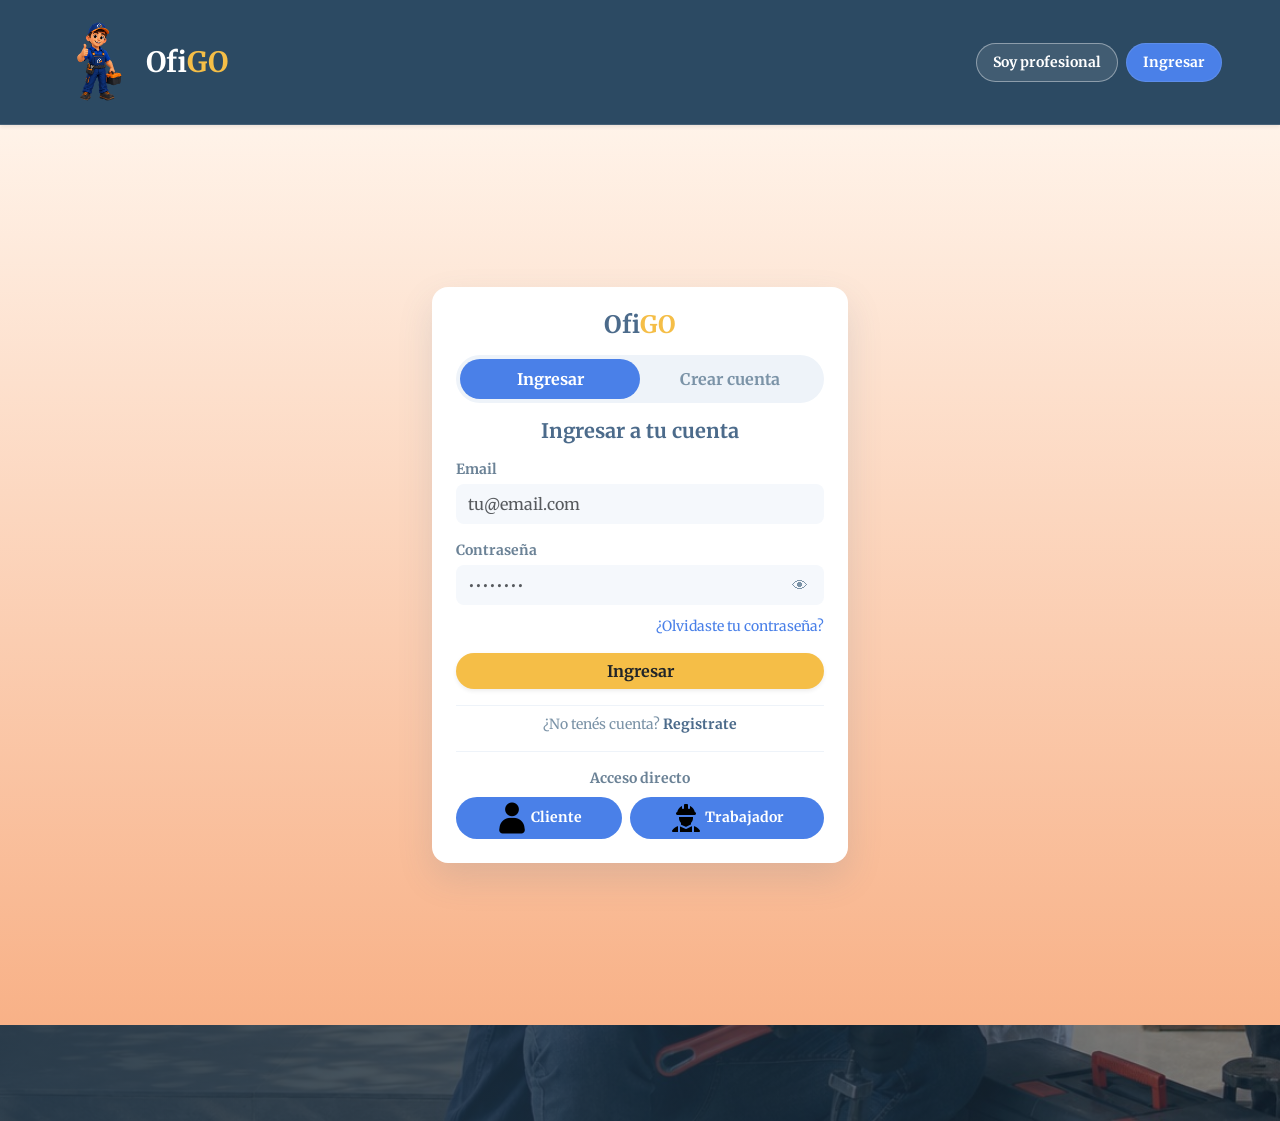
==== commit 0e30df82: "Agrego botones de acceso directo (cliente/trabajador) en el login y agrego bootstrap en panel de ayu" ====
--- a/index.html
+++ b/index.html
@@ -4,7 +4,8 @@
 <head>
   <meta charset="UTF-8">
   <meta name="viewport" content="width=device-width, initial-scale=1.0">
-  <meta name="description" content="OfiGO conecta personas con profesionales de distintos oficios y servicios en Tucumán.">
+  <meta name="description"
+    content="OfiGO conecta personas con profesionales de distintos oficios y servicios en Tucumán.">
   <meta name="author" content="Equipo OfiGO">
   <meta name="keywords" content="OfiGO, servicios, profesionales, trabajadores, reparaciones, Tucumán, OfiGO">
   <title>OfiGO — Ingresá o creá tu cuenta</title>
@@ -17,154 +18,380 @@
 
 
 
-<header class="topbar landing-header shadow-sm" style="background-color: #2c4a63 !important;">
-  <nav class="landing-header-inner w-100 d-flex justify-content-between align-items-center px-4 py-2">
-    
-    <a href="#" class="marca-landing text-decoration-none d-flex align-items-center gap-2 fw-bold fs-3 text-white p-0 bg-transparent shadow-none border-0">
-  <img src="./img/hombrelogo.png" class="hombre-logo" alt="OfiGO" style="height: 80px; width: auto;">
-  <span>Ofi<span style="color: #f5be47;">GO</span></span>
-</a>
-
-    <section class="d-flex gap-2">
-      <a href="#registro" class="btn btn-sm rounded-pill px-3 fw-bold text-white" id="link-profesional" style="border: 1px solid rgba(255, 255, 255, 0.4); background: rgba(255,255,255,0.1);">Soy profesional</a>
-      <a href="#login" class="btn btn-sm rounded-pill px-3 fw-bold text-white" id="link-ingresar" style="background-color: #4a80e8;">Ingresar</a>
+  <header class="topbar landing-header shadow-sm" style="background-color: #2c4a63 !important;">
+    <nav class="landing-header-inner w-100 d-flex justify-content-between align-items-center px-4 py-2">
+
+      <a href="#"
+        class="marca-landing text-decoration-none d-flex align-items-center gap-2 fw-bold fs-3 text-white p-0 bg-transparent shadow-none border-0">
+        <img src="./img/hombrelogo.png" class="hombre-logo" alt="OfiGO" style="height: 80px; width: auto;">
+        <span>Ofi<span style="color: #f5be47;">GO</span></span>
+      </a>
+
+      <section class="d-flex gap-2">
+        <a href="#registro" class="btn btn-sm rounded-pill px-3 fw-bold text-white" id="link-profesional"
+          style="border: 1px solid rgba(255, 255, 255, 0.4); background: rgba(255,255,255,0.1);">Soy profesional</a>
+        <a href="#login" class="btn btn-sm rounded-pill px-3 fw-bold text-white" id="link-ingresar"
+          style="background-color: #4a80e8;">Ingresar</a>
+      </section>
+
+    </nav>
+  </header>
+
+  <main class="landing-shell container-fluid min-vh-100 d-flex align-items-center justify-content-center p-3"
+    style="background: linear-gradient(180deg, #fff3e9 0%, #f8b187 100%) !important;">
+    <section class="row justify-content-center w-100 m-0">
+
+      <aside class="col-12 col-sm-10 col-md-8 col-lg-5 col-xl-4 p-0">
+        <article class="card border-0 shadow-lg p-4 rounded-4 w-100" id="panel-cuenta"
+          style="background-color: #ffffff !important; box-shadow: 0 15px 35px rgba(76, 107, 139, 0.15) !important;">
+
+          <header class="logo-panel text-center mb-3">
+            <h2 class="h4 fw-bold mb-0" style="color: #4c6b8b;">Ofi<span style="color: #f5be47;">GO</span></h2>
+          </header>
+ 
+          <nav class="nav nav-pills nav-justified p-1 rounded-pill mb-3" role="tablist"
+            style="background-color: #eef3f9;">
+            <button type="button" id="tab-login" class="nav-link active rounded-pill fw-bold btn-sm text-white"
+              role="tab" style="background-color: #4a80e8 !important;">Ingresar</button>
+            <button type="button" id="tab-registro" class="nav-link rounded-pill fw-bold btn-sm" role="tab"
+              style="color: #7b93a7;">Crear cuenta</button>
+          </nav>
+
+          <section id="mensaje-area" aria-live="polite"></section>
+
+         
+<section class="panel-login" id="login">
+
+    <form id="form-login" class="form w-100" novalidate>
+
+        <h2 class="title h5 mb-3 text-center fw-bold" style="color: #4c6b8b;">
+            Ingresar a tu cuenta
+        </h2>
+
+        <p class="mb-3">
+            <label for="login-email" class="form-label small fw-bold mb-1 d-block"
+                style="color: #6b8296;">Email</label>
+
+            <input type="email" id="login-email"
+                class="form-control border-0 rounded-3 py-2"
+                placeholder="tu@email.com"
+                required
+                style="background-color: #f5f8fc !important; color: #4c6b8b;">
+        </p>
+
+        <p class="mb-2">
+            <label for="login-password" class="form-label small fw-bold mb-1 d-block"
+                style="color: #6b8296;">Contraseña</label>
+
+            <span class="input-group">
+
+                <input type="password" id="login-password"
+                    class="form-control border-0 rounded-start-3 py-2"
+                    placeholder="••••••••"
+                    required
+                    style="background-color: #f5f8fc !important; color: #4c6b8b;">
+
+                <button type="button"
+                    class="btn border-0 rounded-end-3 px-3"
+                    data-target="login-password"
+                    aria-label="Mostrar contraseña"
+                    style="background-color: #f5f8fc; color: #7b93a7;">
+                    👁
+                </button>
+
+            </span>
+        </p>
+
+        <p class="forgot text-end mb-3">
+            <a href="#" class="small text-decoration-none"
+                style="color: #4a80e8;">
+                ¿Olvidaste tu contraseña?
+            </a>
+        </p>
+
+        <button type="submit"
+            class="btn w-100 py-2.5 rounded-pill fw-bold text-dark shadow-sm"
+            style="background-color: #f5be47 !important; border: none;">
+            Ingresar
+        </button>
+
+        <footer class="signup text-center mt-3 small border-top pt-2"
+            style="border-color: #eef3f9 !important; color: #7b93a7;">
+
+            ¿No tenés cuenta?
+
+            <a href="#" id="link-a-registro"
+                class="fw-bold text-decoration-none"
+                style="color: #4c6b8b;">
+                Registrate
+            </a>
+
+        </footer>
+
+    </form>
+    <section class="acceso-rapido text-center mt-3 pt-3 border-top" style="border-color: #eef3f9 !important;">
+    <p class="small fw-bold mb-2" style="color: #6b8296;">Acceso directo</p>
+    <div class="d-flex gap-2">
+        <button type="button"
+            class="btn btn-sm flex-fill rounded-pill fw-bold text-white btn-acceso-rapido"
+            data-rol="cliente"
+            style="background-color: #4a80e8;">
+            <img src="img/people.png" alt="Cliente" class="icono-home"> Cliente
+        </button>
+        <button type="button"
+            class="btn btn-sm flex-fill rounded-pill fw-bold text-white btn-acceso-rapido"
+            data-rol="trabajador"
+            style="background-color: #4a80e8;">
+            <img src="img/engineer.png" alt="Trabajador" class="icono-home"> Trabajador
+        </button>
+    </div>
+</section>
+
+</section>
+
+
+<section class="panel-login" id="registro" style="display:none;">
+
+    <form id="form-registro" class="form w-100" novalidate>
+
+        <h2 class="title h5 mb-3 text-center fw-bold"
+            style="color: #4c6b8b;">
+            Crear nueva cuenta
+        </h2>
+
+        <nav class="nav nav-pills nav-justified p-1 rounded-pill mb-3"
+            role="tablist"
+            style="background-color: #eef3f9;">
+
+            <button type="button" id="rol-cliente"
+                class="nav-link active rounded-pill fw-bold btn-sm text-white"
+                role="tab"
+                style="background-color: #4a80e8 !important;">
+                Soy Cliente
+            </button>
+
+            <button type="button" id="rol-trabajador"
+                class="nav-link rounded-pill fw-bold btn-sm"
+                role="tab"
+                style="color: #7b93a7;">
+                Soy Trabajador
+            </button>
+
+        </nav>
+
+        <p class="mb-2">
+            <label for="reg-nombre"
+                class="form-label small fw-bold mb-1 d-block"
+                style="color: #6b8296;">
+                Nombre completo
+            </label>
+
+            <input type="text" id="reg-nombre"
+                class="form-control form-control-sm border-0 rounded-3 py-2"
+                placeholder="Ej: Juana Torres"
+                required
+                style="background-color: #f5f8fc !important; color: #4c6b8b;">
+        </p>
+
+        <p class="mb-2">
+            <label for="reg-email"
+                class="form-label small fw-bold mb-1 d-block"
+                style="color: #6b8296;">
+                Email
+            </label>
+
+            <input type="email" id="reg-email"
+                class="form-control form-control-sm border-0 rounded-3 py-2"
+                placeholder="tu@email.com"
+                required
+                style="background-color: #f5f8fc !important; color: #4c6b8b;">
+        </p>
+
+        <p class="mb-2">
+            <label for="reg-password"
+                class="form-label small fw-bold mb-1 d-block"
+                style="color: #6b8296;">
+                Contraseña
+            </label>
+
+            <span class="input-group input-group-sm">
+
+                <input type="password" id="reg-password"
+                    class="form-control border-0 rounded-start-3 py-2"
+                    placeholder="••••••••"
+                    required
+                    minlength="4"
+                    style="background-color: #f5f8fc !important; color: #4c6b8b;">
+
+                <button type="button"
+                    class="btn border-0 rounded-end-3 px-3"
+                    data-target="reg-password"
+                    aria-label="Mostrar contraseña"
+                    style="background-color: #f5f8fc; color: #7b93a7;">
+                    👁
+                </button>
+
+            </span>
+        </p>
+
+        <fieldset id="campos-trabajador"
+            class="border-0 rounded-3 p-3 mb-3"
+            style="display:none; background-color: #f5f8fc;">
+
+            <legend class="float-none w-auto px-2 fs-7 fw-bold mb-1"
+                style="color: #4c6b8b;">
+                Datos de profesional
+            </legend>
+
+            <p class="mb-2">
+                <label for="reg-oficio"
+                    class="form-label small mb-1 d-block"
+                    style="color: #6b8296;">
+                    Oficio
+                </label>
+
+                <input type="text" id="reg-oficio"
+                    class="form-control form-control-sm border-0 rounded-2"
+                    placeholder="Ej: Electricista matriculado"
+                    style="background-color: #ffffff;">
+            </p>
+
+            <p class="mb-2">
+                <label for="reg-categoria"
+                    class="form-label small mb-1 d-block"
+                    style="color: #6b8296;">
+                    Categoría
+                </label>
+
+                <select id="reg-categoria"
+                    class="form-select form-select-sm border-0 rounded-2"
+                    style="background-color: #ffffff; color: #4c6b8b;">
+
+                    <option value="Electricidad">Electricidad</option>
+                    <option value="Plomería">Plomería</option>
+                    <option value="Pintura">Pintura</option>
+                    <option value="Albañilería">Albañilería</option>
+                    <option value="Aire acond.">Aire acondicionado</option>
+                    <option value="Carpintería">Carpintería</option>
+                    <option value="Cerrajería">Cerrajería</option>
+                    <option value="Jardinería">Jardinería</option>
+
+                </select>
+            </p>
+
+            <p class="mb-2">
+                <label for="reg-zona"
+                    class="form-label small mb-1 d-block"
+                    style="color: #6b8296;">
+                    Zona donde trabajás
+                </label>
+
+                <input type="text" id="reg-zona"
+                    class="form-control form-control-sm border-0 rounded-2"
+                    placeholder="Ej: Tucumán Capital, Yerba Buena"
+                    style="background-color: #ffffff;">
+            </p>
+
+            <p class="mb-2">
+                <label for="reg-precio"
+                    class="form-label small mb-1 d-block"
+                    style="color: #6b8296;">
+                    Precio por hora ($)
+                </label>
+
+                <input type="number" id="reg-precio"
+                    class="form-control form-control-sm border-0 rounded-2"
+                    min="0"
+                    step="50"
+                    placeholder="Ej: 4500"
+                    style="background-color: #ffffff;">
+            </p>
+
+            <p class="mb-2">
+                <label for="reg-descripcion"
+                    class="form-label small mb-1 d-block"
+                    style="color: #6b8296;">
+                    Descripción breve
+                </label>
+
+                <textarea id="reg-descripcion"
+                    class="form-control form-control-sm border-0 rounded-2"
+                    maxlength="200"
+                    rows="2"
+                    placeholder="Experiencia y especialidades..."
+                    style="background-color: #ffffff;"></textarea>
+
+                <span class="text-end d-block">
+                    <small class="text-muted"
+                        id="contador-desc"
+                        style="font-size: 0.7rem;">
+                        0 / 200
+                    </small>
+                </span>
+
+            </p>
+
+        </fieldset>
+
+        <button type="submit"
+            class="btn w-100 py-2.5 mt-2 rounded-pill fw-bold text-dark shadow-sm"
+            style="background-color: #f5be47 !important; border: none;">
+            Crear cuenta
+        </button>
+
+        <footer class="signup text-center mt-3 small border-top pt-2"
+            id="texto-cambio"
+            style="border-color: #eef3f9 !important; color: #7b93a7;">
+
+            ¿Ya tenés cuenta?
+
+            <button type="button"
+                id="link-a-login"
+                class="btn btn-link p-0 text-decoration-none fw-bold align-baseline small"
+                style="color: #4c6b8b;">
+                Ingresá
+            </button>
+
+        </footer>
+
+    </form>
+
+</section>
+
+        </article>
+      </aside>
+
     </section>
-
-  </nav>
-</header>
-
-<main class="landing-shell container-fluid min-vh-100 d-flex align-items-center justify-content-center p-3" style="background: linear-gradient(180deg, #fff3e9 0%, #f8b187 100%) !important;">
-  <section class="row justify-content-center w-100 m-0">
-
-    <aside class="col-12 col-sm-10 col-md-8 col-lg-5 col-xl-4 p-0">
-      <article class="card border-0 shadow-lg p-4 rounded-4 w-100" id="panel-cuenta" style="background-color: #ffffff !important; box-shadow: 0 15px 35px rgba(76, 107, 139, 0.15) !important;">
-        
-        <header class="logo-panel text-center mb-3">
-          <h2 class="h4 fw-bold mb-0" style="color: #4c6b8b;">Ofi<span style="color: #f5be47;">GO</span></h2>
-        </header>
-
-        <nav class="nav nav-pills nav-justified p-1 rounded-pill mb-3" role="tablist" style="background-color: #eef3f9;">
-          <button type="button" id="tab-login" class="nav-link active rounded-pill fw-bold btn-sm text-white" role="tab" style="background-color: #4a80e8 !important;">Ingresar</button>
-          <button type="button" id="tab-registro" class="nav-link rounded-pill fw-bold btn-sm" role="tab" style="color: #7b93a7;">Crear cuenta</button>
-        </nav>
-
-        <section id="mensaje-area" aria-live="polite"></section>
-
-        <section class="panel-login" id="login">
-          <form id="form-login" class="form w-100" novalidate>
-            <h2 class="title h5 mb-3 text-center fw-bold" style="color: #4c6b8b;">Ingresar a tu cuenta</h2>
-
-            <p class="mb-3">
-              <label for="login-email" class="form-label small fw-bold mb-1 d-block" style="color: #6b8296;">Email</label>
-              <input type="email" id="login-email" class="form-control border-0 rounded-3 py-2" placeholder="tu@email.com" required style="background-color: #f5f8fc !important; color: #4c6b8b;">
-            </p>
-
-            <p class="mb-2">
-              <label for="login-password" class="form-label small fw-bold mb-1 d-block" style="color: #6b8296;">Contraseña</label>
-              <span class="input-group">
-                <input type="password" id="login-password" class="form-control border-0 rounded-start-3 py-2" placeholder="••••••••" required style="background-color: #f5f8fc !important; color: #4c6b8b;">
-                <button type="button" class="btn border-0 rounded-end-3 px-3" data-target="login-password" aria-label="Mostrar contraseña" style="background-color: #f5f8fc; color: #7b93a7;">👁</button>
-              </span>
-            </p>
-
-            <p class="forgot text-end mb-3">
-              <a href="#" class="small text-decoration-none" style="color: #4a80e8;">¿Olvidaste tu contraseña?</a>
-            </p>
-
-            <button type="submit" class="btn w-100 py-2.5 rounded-pill fw-bold text-dark shadow-sm" style="background-color: #f5be47 !important; border: none;">
-              Ingresar
-            </button>
-
-            <footer class="signup text-center mt-3 small border-top pt-2" style="border-color: #eef3f9 !important; color: #7b93a7;">
-              ¿No tenés cuenta? <a href="#" id="link-a-registro" class="fw-bold text-decoration-none" style="color: #4c6b8b;">Registrate</a>
-            </footer>
-          </form>
-        </section>
-
-        <section class="panel-login" id="registro" style="display:none;">
-          <form id="form-registro" class="form w-100" novalidate>
-            <h2 class="title h5 mb-3 text-center fw-bold" style="color: #4c6b8b;">Crear nueva cuenta</h2>
-
-            <nav class="nav nav-pills nav-justified p-1 rounded-pill mb-3" role="tablist" style="background-color: #eef3f9;">
-              <button type="button" id="rol-cliente" class="nav-link active rounded-pill fw-bold btn-sm text-white" role="tab" style="background-color: #4a80e8 !important;">Soy Cliente</button>
-              <button type="button" id="rol-trabajador" class="nav-link rounded-pill fw-bold btn-sm" role="tab" style="color: #7b93a7;">Soy Trabajador</button>
-            </nav>
-
-            <p class="mb-2">
-              <label for="reg-nombre" class="form-label small fw-bold mb-1 d-block" style="color: #6b8296;">Nombre completo</label>
-              <input type="text" id="reg-nombre" class="form-control form-control-sm border-0 rounded-3 py-2" placeholder="Ej: Juana Torres" required style="background-color: #f5f8fc !important; color: #4c6b8b;">
-            </p>
-
-            <p class="mb-2">
-              <label for="reg-email" class="form-label small fw-bold mb-1 d-block" style="color: #6b8296;">Email</label>
-              <input type="email" id="reg-email" class="form-control form-control-sm border-0 rounded-3 py-2" placeholder="tu@email.com" required style="background-color: #f5f8fc !important; color: #4c6b8b;">
-            </p>
-
-            <p class="mb-2">
-              <label for="reg-password" class="form-label small fw-bold mb-1 d-block" style="color: #6b8296;">Contraseña</label>
-              <span class="input-group input-group-sm">
-                <input type="password" id="reg-password" class="form-control border-0 rounded-start-3 py-2" placeholder="••••••••" required minlength="4" style="background-color: #f5f8fc !important; color: #4c6b8b;">
-                <button type="button" class="btn border-0 rounded-end-3 px-3" data-target="reg-password" aria-label="Mostrar contraseña" style="background-color: #f5f8fc; color: #7b93a7;">👁</button>
-              </span>
-            </p>
-
-            <fieldset id="campos-trabajador" class="border-0 rounded-3 p-3 mb-3" style="display:none; background-color: #f5f8fc;">
-              <legend class="float-none w-auto px-2 fs-7 fw-bold mb-1" style="color: #4c6b8b;">Datos de profesional</legend>
-              
-              <p class="mb-2">
-                <label for="reg-oficio" class="form-label small mb-1 d-block" style="color: #6b8296;">Oficio</label>
-                <input type="text" id="reg-oficio" class="form-control form-control-sm border-0 rounded-2" placeholder="Ej: Electricista matriculado" style="background-color: #ffffff;">
-              </p>
-
-              <p class="mb-2">
-                <label for="reg-categoria" class="form-label small mb-1 d-block" style="color: #6b8296;">Categoría</label>
-                <select id="reg-categoria" class="form-select form-select-sm border-0 rounded-2" style="background-color: #ffffff; color: #4c6b8b;">
-                  <option value="Electricidad">Electricidad</option>
-                  <option value="Plomería">Plomería</option>
-                  <option value="Pintura">Pintura</option>
-                  <option value="Albañilería">Albañilería</option>
-                  <option value="Aire acond.">Aire acondicionado</option>
-                  <option value="Carpintería">Carpintería</option>
-                  <option value="Cerrajería">Cerrajería</option>
-                  <option value="Jardinería">Jardinería</option>
-                </select>
-              </p>
-
-              <p class="mb-2">
-                <label for="reg-zona" class="form-label small mb-1 d-block" style="color: #6b8296;">Zona donde trabajás</label>
-                <input type="text" id="reg-zona" class="form-control form-control-sm border-0 rounded-2" placeholder="Ej: Tucumán Capital, Yerba Buena" style="background-color: #ffffff;">
-              </p>
-
-              <p class="mb-2">
-                <label for="reg-precio" class="form-label small mb-1 d-block" style="color: #6b8296;">Precio por hora ($)</label>
-                <input type="number" id="reg-precio" class="form-control form-control-sm border-0 rounded-2" min="0" step="50" placeholder="Ej: 4500" style="background-color: #ffffff;">
-              </p>
-
-              <p class="mb-2">
-                <label for="reg-descripcion" class="form-label small mb-1 d-block" style="color: #6b8296;">Descripción breve</label>
-                <textarea id="reg-descripcion" class="form-control form-control-sm border-0 rounded-2" maxlength="200" rows="2" placeholder="Experiencia y especialidades..." style="background-color: #ffffff;"></textarea>
-                <span class="text-end d-block">
-                  <small class="text-muted" id="contador-desc" style="font-size: 0.7rem;">0 / 200</small>
-                </span>
-              </p>
-            </fieldset>
-
-            <button type="submit" class="btn w-100 py-2.5 mt-2 rounded-pill fw-bold text-dark shadow-sm" style="background-color: #f5be47 !important; border: none;">
-              Crear cuenta
-            </button>
-
-            <footer class="signup text-center mt-3 small border-top pt-2" id="texto-cambio" style="border-color: #eef3f9 !important; color: #7b93a7;">
-              ¿Ya tenés cuenta? <button type="button" id="link-a-login" class="btn btn-link p-0 text-decoration-none fw-bold align-baseline small" style="color: #4c6b8b;">Ingresá</button>
-            </footer>
-          </form>
-        </section>
-
-      </article>
-    </aside>
-
-  </section>
-</main>
-<script src="https://cdn.jsdelivr.net/npm/bootstrap@5.3.3/dist/js/bootstrap.bundle.min.js"></script>
-<script src="app.js"></script>
+  </main>
+  <script src="https://cdn.jsdelivr.net/npm/bootstrap@5.3.3/dist/js/bootstrap.bundle.min.js"></script>
+  <script src="app.js"></script>
+<script>
+    const usuariosDemo = {
+        cliente: {
+            nombre: "Cliente Demo",
+            email: "cliente@demo.com",
+            rol: "cliente"
+        },
+        trabajador: {
+            nombre: "Ricardo Sosa",
+            email: "trabajador@demo.com",
+            rol: "trabajador",
+            oficio: "Electricista matriculado",
+            categoria: "Electricidad",
+            zona: "Tucumán Capital, Yerba Buena",
+            precioPorHora: 4500,
+            descripcion: "Usuario de prueba."
+        }
+    };
+
+    document.querySelectorAll('.btn-acceso-rapido').forEach(btn => {
+        btn.addEventListener('click', () => {
+            const usuario = usuariosDemo[btn.dataset.rol];
+            localStorage.setItem('oficioya-sesion', JSON.stringify(usuario));
+            window.location.href = 'menu.html';
+        });
+    });
+</script>
 </body>
-</html>+
+</html>
--- a/styles.css
+++ b/styles.css
@@ -1216,7 +1216,7 @@
       rgba(28, 50, 69, 0.48) 48%,
       rgba(28, 50, 69, 0.08)
     ),
-    url('/img/portada\ oficios.jpeg') center right / cover no-repeat;
+    url('/img/portada-oficio.jpeg') center right / cover no-repeat;
 }
 
 /*.landing-page .landing-header {
@@ -2080,4 +2080,115 @@
   color: var(--terracota-oscuro);
   transform: translateY(-2px);
 }
-}+}
+
+/* --- PANEL LATERAL DE AYUDA --- */
+
+/*.panel-ayuda {
+  position: fixed;
+  top: 0;
+  right: 0;
+  z-index: 9999;
+
+  width: 380px;
+  max-width: 90%;
+  height: 100vh;
+
+  padding: 30px;
+
+  background: #ffffff;
+  border-left: 1px solid var(--borde);
+  box-shadow: -10px 0 35px rgba(20, 45, 75, 0.18);
+
+  overflow-y: auto;
+
+  transform: translateX(100%);
+  transition: transform 0.3s ease;
+}
+
+.panel-ayuda.abierto {
+  transform: translateX(0);
+}
+
+.cerrar-ayuda {
+  position: absolute;
+  top: 15px;
+  right: 20px;
+
+  width: 36px;
+  height: 36px;
+
+  border: none;
+  border-radius: 50%;
+
+  background: #eef5fb;
+  color: var(--azul-tinta);
+
+  font-size: 28px;
+  line-height: 1;
+
+  cursor: pointer;
+}
+
+.cerrar-ayuda:hover {
+  background: var(--fondo);
+}
+
+.panel-ayuda h2 {
+  margin: 10px 40px 10px 0;
+
+  color: var(--azul-tinta);
+  font-size: 1.5rem;
+}
+
+.panel-ayuda > p {
+  color: var(--texto-suave);
+  line-height: 1.5;
+}
+
+.ayuda-opcion {
+  padding: 16px 0;
+  border-bottom: 1px solid var(--borde);
+}
+
+.ayuda-opcion h3 {
+  margin: 0 0 7px;
+
+  color: var(--azul-tinta);
+  font-size: 0.95rem;
+}
+
+.ayuda-opcion p {
+  margin: 0;
+
+  color: var(--texto-suave);
+  font-size: 0.82rem;
+  line-height: 1.5;
+}
+
+.ayuda-contacto {
+  margin-top: 22px;
+  padding: 16px;
+
+  background: #eef5fb;
+  border-radius: 14px;
+
+  color: var(--azul-tinta);
+}
+
+.ayuda-contacto p {
+  margin: 7px 0 0;
+
+  color: var(--texto-suave);
+  font-size: 0.82rem;
+}
+
+@media (max-width: 480px) {
+
+  .panel-ayuda {
+    width: 88%;
+    max-width: none;
+    padding: 25px 20px;
+  }
+
+}/*
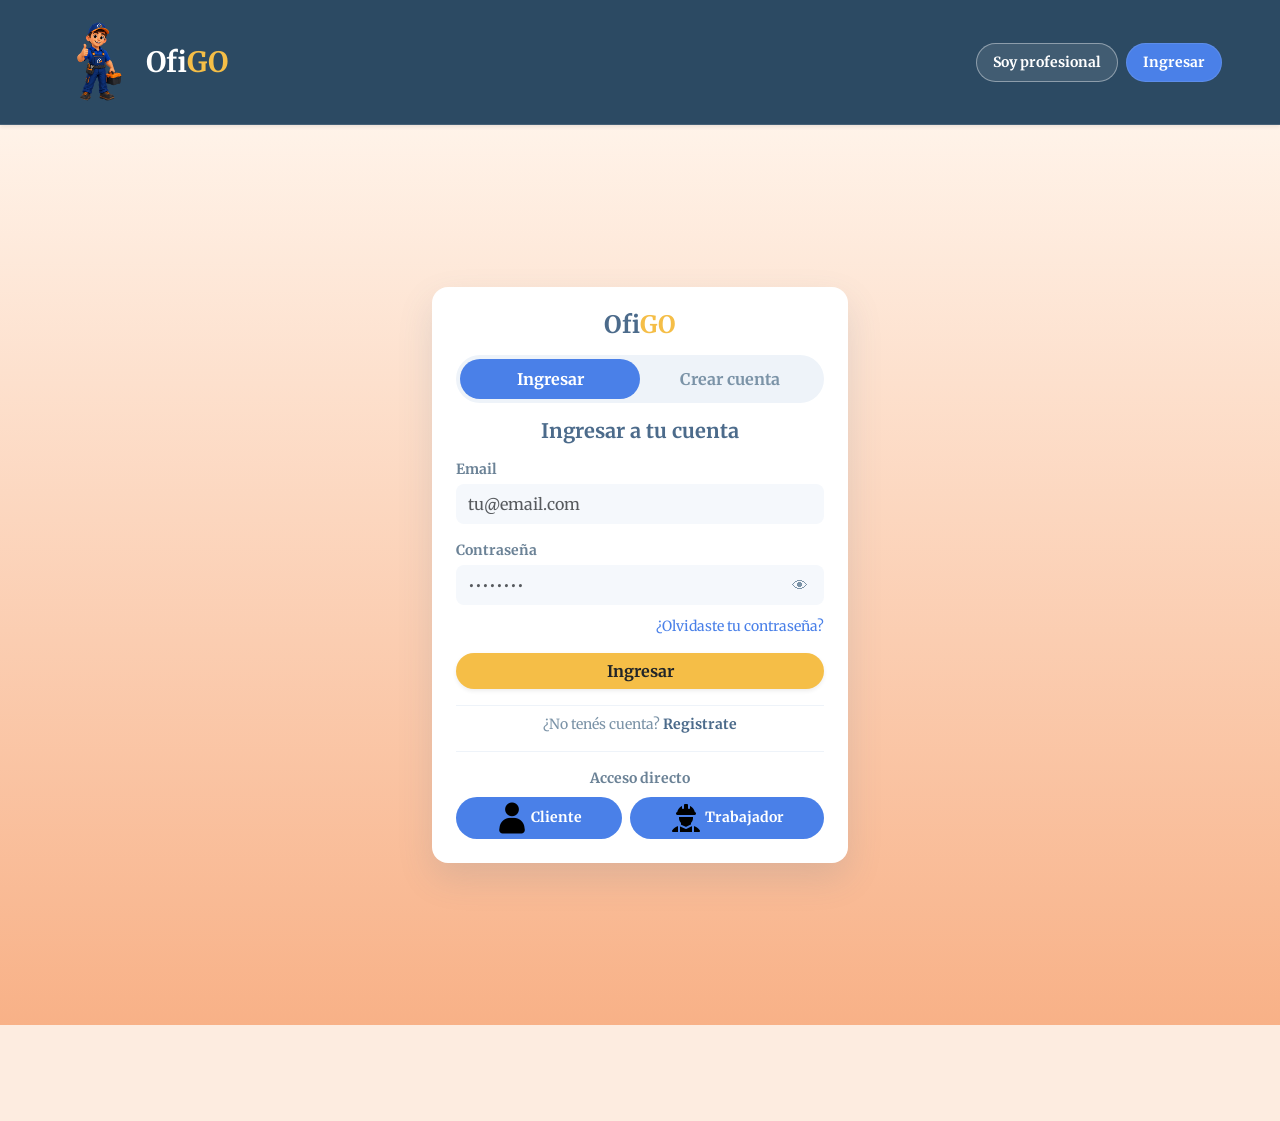
==== commit b2a2f696: "Agregue icono en la pestaña en todas las páginas del sitio" ====
--- a/index.html
+++ b/index.html
@@ -10,8 +10,10 @@
   <meta name="keywords" content="OfiGO, servicios, profesionales, trabajadores, reparaciones, Tucumán, OfiGO">
   <title>OfiGO — Ingresá o creá tu cuenta</title>
 
-  <link href="https://cdn.jsdelivr.net/npm/bootstrap@5.3.3/dist/css/bootstrap.min.css" rel="stylesheet">
-  <link rel="stylesheet" href="styles.css">
+<link rel="icon"  href="./img/OfiGO.png">
+
+<link href="https://cdn.jsdelivr.net/npm/bootstrap@5.3.3/dist/css/bootstrap.min.css" rel="stylesheet">
+<link rel="stylesheet" href="styles.css">
 </head>
 
 <body class="sin-bottom-nav landing-page">
--- a/styles.css
+++ b/styles.css
@@ -1216,7 +1216,6 @@
       rgba(28, 50, 69, 0.48) 48%,
       rgba(28, 50, 69, 0.08)
     ),
-    url('/img/portada-oficio.jpeg') center right / cover no-repeat;
 }
 
 /*.landing-page .landing-header {
@@ -1256,7 +1255,6 @@
       rgba(28, 50, 69, 0.75) 50%, 
       rgba(28, 50, 69, 0.5) 100%
     ),
-    url('img/portada\ oficios.jpeg') center / cover no-repeat ;
 }
 
 /*.landing-copy {
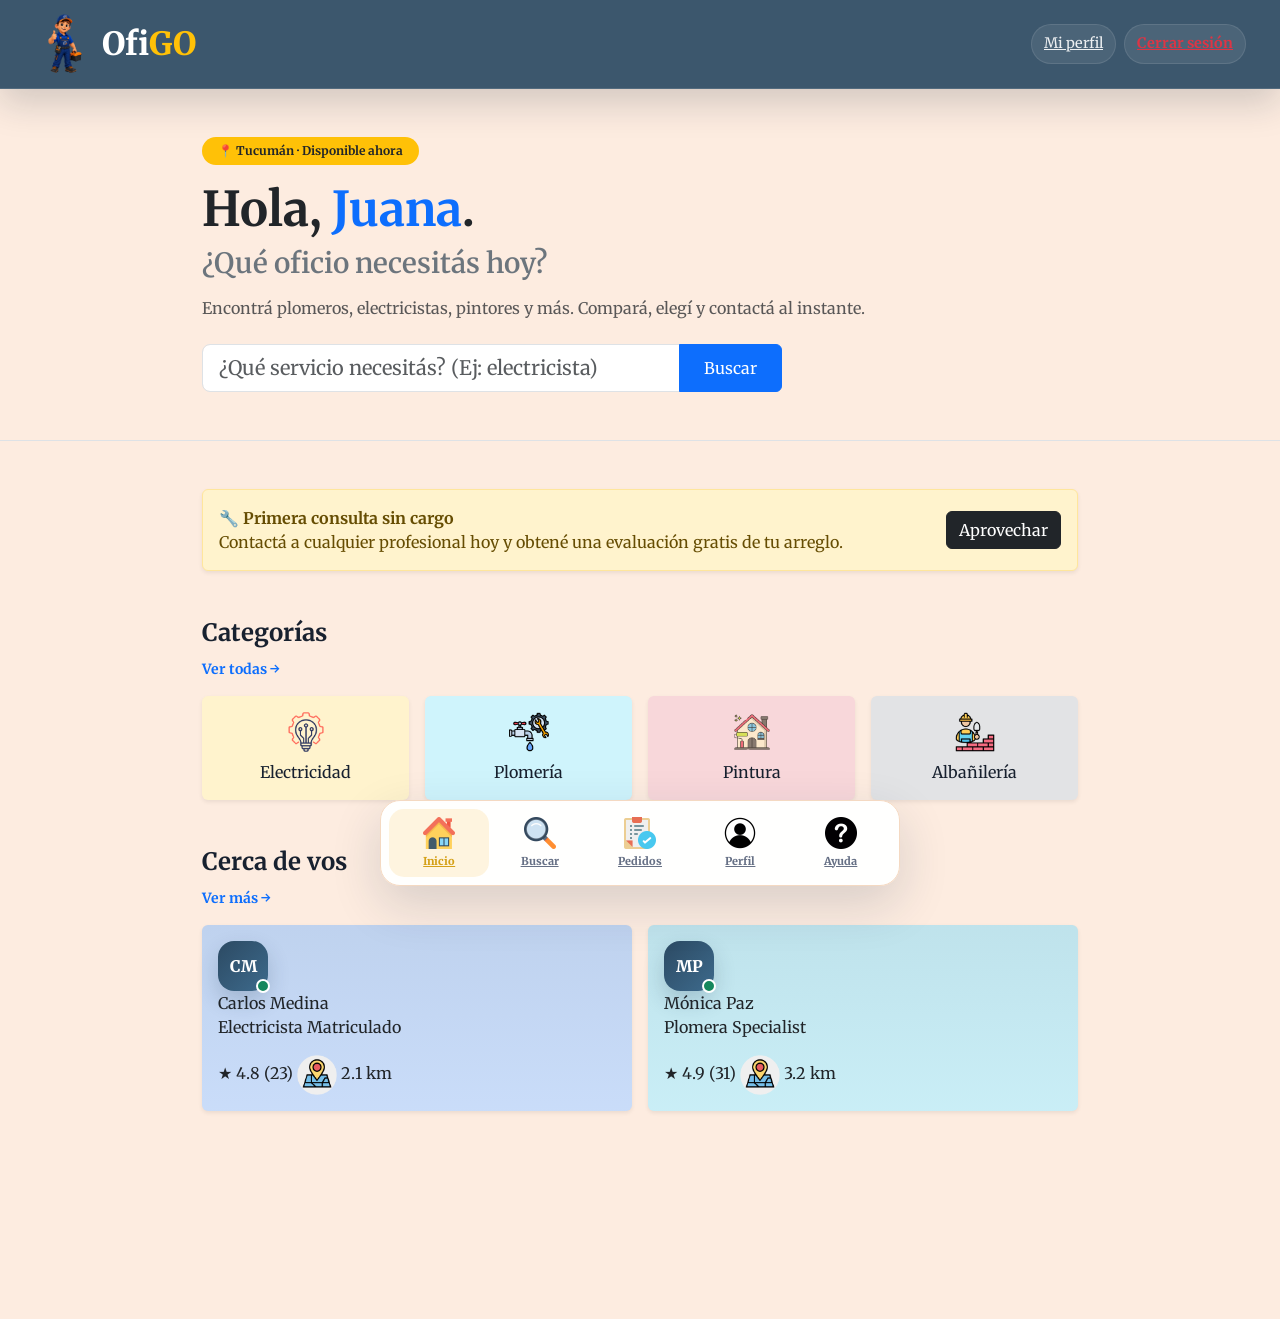
==== commit ff4eb193: "Actualizo pagina de inicio y navegación" ====
--- a/index.html
+++ b/index.html
@@ -5,395 +5,253 @@
   <meta charset="UTF-8">
   <meta name="viewport" content="width=device-width, initial-scale=1.0">
   <meta name="description"
-    content="OfiGO conecta personas con profesionales de distintos oficios y servicios en Tucumán.">
-  <meta name="author" content="Equipo OfiGO">
-  <meta name="keywords" content="OfiGO, servicios, profesionales, trabajadores, reparaciones, Tucumán, OfiGO">
-  <title>OfiGO — Ingresá o creá tu cuenta</title>
-
-<link rel="icon"  href="./img/OfiGO.png">
-
-<link href="https://cdn.jsdelivr.net/npm/bootstrap@5.3.3/dist/css/bootstrap.min.css" rel="stylesheet">
-<link rel="stylesheet" href="styles.css">
+    content="Panel principal de OficiosYa: encontrá profesionales de oficios cerca tuyo en Tucumán.">
+  <title>OficiosYa — Inicio</title>
+  <link rel="icon"  href="./img/OfiGO.png">
+  
+  <link href="https://cdn.jsdelivr.net/npm/bootstrap@5.3.3/dist/css/bootstrap.min.css" rel="stylesheet">
+  <link rel="stylesheet" href="styles.css">
 </head>
 
-<body class="sin-bottom-nav landing-page">
-
-
-
-  <header class="topbar landing-header shadow-sm" style="background-color: #2c4a63 !important;">
-    <nav class="landing-header-inner w-100 d-flex justify-content-between align-items-center px-4 py-2">
-
-      <a href="#"
-        class="marca-landing text-decoration-none d-flex align-items-center gap-2 fw-bold fs-3 text-white p-0 bg-transparent shadow-none border-0">
-        <img src="./img/hombrelogo.png" class="hombre-logo" alt="OfiGO" style="height: 80px; width: auto;">
-        <span>Ofi<span style="color: #f5be47;">GO</span></span>
-      </a>
-
-      <section class="d-flex gap-2">
-        <a href="#registro" class="btn btn-sm rounded-pill px-3 fw-bold text-white" id="link-profesional"
-          style="border: 1px solid rgba(255, 255, 255, 0.4); background: rgba(255,255,255,0.1);">Soy profesional</a>
-        <a href="#login" class="btn btn-sm rounded-pill px-3 fw-bold text-white" id="link-ingresar"
-          style="background-color: #4a80e8;">Ingresar</a>
-      </section>
-
+<body>
+
+  <header class="topbar">
+    <div class="marca d-flex align-items-center gap-2">
+      <img src="./img/hombrelogo.png" class="hombre-logo" alt="OfiGO" style="height: 60px; width: auto;">
+      <span>Ofi<span class="text-warning">GO</span></span>
+    </div>
+    <nav id="topbar-usuario">
+      <a href="perfil.html">Mi perfil</a>
+      <a href="#" id="btn-cerrar-sesion" class="text-danger fw-bold">Cerrar sesión</a>
     </nav>
   </header>
 
-  <main class="landing-shell container-fluid min-vh-100 d-flex align-items-center justify-content-center p-3"
-    style="background: linear-gradient(180deg, #fff3e9 0%, #f8b187 100%) !important;">
-    <section class="row justify-content-center w-100 m-0">
-
-      <aside class="col-12 col-sm-10 col-md-8 col-lg-5 col-xl-4 p-0">
-        <article class="card border-0 shadow-lg p-4 rounded-4 w-100" id="panel-cuenta"
-          style="background-color: #ffffff !important; box-shadow: 0 15px 35px rgba(76, 107, 139, 0.15) !important;">
-
-          <header class="logo-panel text-center mb-3">
-            <h2 class="h4 fw-bold mb-0" style="color: #4c6b8b;">Ofi<span style="color: #f5be47;">GO</span></h2>
-          </header>
- 
-          <nav class="nav nav-pills nav-justified p-1 rounded-pill mb-3" role="tablist"
-            style="background-color: #eef3f9;">
-            <button type="button" id="tab-login" class="nav-link active rounded-pill fw-bold btn-sm text-white"
-              role="tab" style="background-color: #4a80e8 !important;">Ingresar</button>
-            <button type="button" id="tab-registro" class="nav-link rounded-pill fw-bold btn-sm" role="tab"
-              style="color: #7b93a7;">Crear cuenta</button>
-          </nav>
-
-          <section id="mensaje-area" aria-live="polite"></section>
-
-         
-<section class="panel-login" id="login">
-
-    <form id="form-login" class="form w-100" novalidate>
-
-        <h2 class="title h5 mb-3 text-center fw-bold" style="color: #4c6b8b;">
-            Ingresar a tu cuenta
-        </h2>
-
-        <p class="mb-3">
-            <label for="login-email" class="form-label small fw-bold mb-1 d-block"
-                style="color: #6b8296;">Email</label>
-
-            <input type="email" id="login-email"
-                class="form-control border-0 rounded-3 py-2"
-                placeholder="tu@email.com"
-                required
-                style="background-color: #f5f8fc !important; color: #4c6b8b;">
+  <section id="vista-cliente">
+
+    <section class="transparencia py-5 border-bottom">
+      <div class="container" style="max-width: 900px;">
+        <span class="badge bg-warning text-dark mb-3 px-3 py-2 rounded-pill fw-bold">📍 Tucumán · Disponible
+          ahora</span>
+        <h1 class="display-5 fw-bold text-dark mb-2">Hola, <span id="nombre-cliente" class="text-primary">Juana</span>.
+        </h1>
+        <h2 class="h3 fw-semibold text-secondary mb-3">¿Qué oficio necesitás hoy?</h2>
+        <p class="text-muted">Encontrá plomeros, electricistas, pintores y más. Compará, elegí y contactá al instante.
         </p>
 
-        <p class="mb-2">
-            <label for="login-password" class="form-label small fw-bold mb-1 d-block"
-                style="color: #6b8296;">Contraseña</label>
-
-            <span class="input-group">
-
-                <input type="password" id="login-password"
-                    class="form-control border-0 rounded-start-3 py-2"
-                    placeholder="••••••••"
-                    required
-                    style="background-color: #f5f8fc !important; color: #4c6b8b;">
-
-                <button type="button"
-                    class="btn border-0 rounded-end-3 px-3"
-                    data-target="login-password"
-                    aria-label="Mostrar contraseña"
-                    style="background-color: #f5f8fc; color: #7b93a7;">
-                    👁
-                </button>
-
-            </span>
-        </p>
-
-        <p class="forgot text-end mb-3">
-            <a href="#" class="small text-decoration-none"
-                style="color: #4a80e8;">
-                ¿Olvidaste tu contraseña?
-            </a>
-        </p>
-
-        <button type="submit"
-            class="btn w-100 py-2.5 rounded-pill fw-bold text-dark shadow-sm"
-            style="background-color: #f5be47 !important; border: none;">
-            Ingresar
-        </button>
-
-        <footer class="signup text-center mt-3 small border-top pt-2"
-            style="border-color: #eef3f9 !important; color: #7b93a7;">
-
-            ¿No tenés cuenta?
-
-            <a href="#" id="link-a-registro"
-                class="fw-bold text-decoration-none"
-                style="color: #4c6b8b;">
-                Registrate
-            </a>
-
-        </footer>
-
-    </form>
-    <section class="acceso-rapido text-center mt-3 pt-3 border-top" style="border-color: #eef3f9 !important;">
-    <p class="small fw-bold mb-2" style="color: #6b8296;">Acceso directo</p>
-    <div class="d-flex gap-2">
-        <button type="button"
-            class="btn btn-sm flex-fill rounded-pill fw-bold text-white btn-acceso-rapido"
-            data-rol="cliente"
-            style="background-color: #4a80e8;">
-            <img src="img/people.png" alt="Cliente" class="icono-home"> Cliente
-        </button>
-        <button type="button"
-            class="btn btn-sm flex-fill rounded-pill fw-bold text-white btn-acceso-rapido"
-            data-rol="trabajador"
-            style="background-color: #4a80e8;">
-            <img src="img/engineer.png" alt="Trabajador" class="icono-home"> Trabajador
-        </button>
-    </div>
-</section>
-
-</section>
-
-
-<section class="panel-login" id="registro" style="display:none;">
-
-    <form id="form-registro" class="form w-100" novalidate>
-
-        <h2 class="title h5 mb-3 text-center fw-bold"
-            style="color: #4c6b8b;">
-            Crear nueva cuenta
-        </h2>
-
-        <nav class="nav nav-pills nav-justified p-1 rounded-pill mb-3"
-            role="tablist"
-            style="background-color: #eef3f9;">
-
-            <button type="button" id="rol-cliente"
-                class="nav-link active rounded-pill fw-bold btn-sm text-white"
-                role="tab"
-                style="background-color: #4a80e8 !important;">
-                Soy Cliente
-            </button>
-
-            <button type="button" id="rol-trabajador"
-                class="nav-link rounded-pill fw-bold btn-sm"
-                role="tab"
-                style="color: #7b93a7;">
-                Soy Trabajador
-            </button>
-
-        </nav>
-
-        <p class="mb-2">
-            <label for="reg-nombre"
-                class="form-label small fw-bold mb-1 d-block"
-                style="color: #6b8296;">
-                Nombre completo
-            </label>
-
-            <input type="text" id="reg-nombre"
-                class="form-control form-control-sm border-0 rounded-3 py-2"
-                placeholder="Ej: Juana Torres"
-                required
-                style="background-color: #f5f8fc !important; color: #4c6b8b;">
-        </p>
-
-        <p class="mb-2">
-            <label for="reg-email"
-                class="form-label small fw-bold mb-1 d-block"
-                style="color: #6b8296;">
-                Email
-            </label>
-
-            <input type="email" id="reg-email"
-                class="form-control form-control-sm border-0 rounded-3 py-2"
-                placeholder="tu@email.com"
-                required
-                style="background-color: #f5f8fc !important; color: #4c6b8b;">
-        </p>
-
-        <p class="mb-2">
-            <label for="reg-password"
-                class="form-label small fw-bold mb-1 d-block"
-                style="color: #6b8296;">
-                Contraseña
-            </label>
-
-            <span class="input-group input-group-sm">
-
-                <input type="password" id="reg-password"
-                    class="form-control border-0 rounded-start-3 py-2"
-                    placeholder="••••••••"
-                    required
-                    minlength="4"
-                    style="background-color: #f5f8fc !important; color: #4c6b8b;">
-
-                <button type="button"
-                    class="btn border-0 rounded-end-3 px-3"
-                    data-target="reg-password"
-                    aria-label="Mostrar contraseña"
-                    style="background-color: #f5f8fc; color: #7b93a7;">
-                    👁
-                </button>
-
-            </span>
-        </p>
-
-        <fieldset id="campos-trabajador"
-            class="border-0 rounded-3 p-3 mb-3"
-            style="display:none; background-color: #f5f8fc;">
-
-            <legend class="float-none w-auto px-2 fs-7 fw-bold mb-1"
-                style="color: #4c6b8b;">
-                Datos de profesional
-            </legend>
-
-            <p class="mb-2">
-                <label for="reg-oficio"
-                    class="form-label small mb-1 d-block"
-                    style="color: #6b8296;">
-                    Oficio
-                </label>
-
-                <input type="text" id="reg-oficio"
-                    class="form-control form-control-sm border-0 rounded-2"
-                    placeholder="Ej: Electricista matriculado"
-                    style="background-color: #ffffff;">
-            </p>
-
-            <p class="mb-2">
-                <label for="reg-categoria"
-                    class="form-label small mb-1 d-block"
-                    style="color: #6b8296;">
-                    Categoría
-                </label>
-
-                <select id="reg-categoria"
-                    class="form-select form-select-sm border-0 rounded-2"
-                    style="background-color: #ffffff; color: #4c6b8b;">
-
-                    <option value="Electricidad">Electricidad</option>
-                    <option value="Plomería">Plomería</option>
-                    <option value="Pintura">Pintura</option>
-                    <option value="Albañilería">Albañilería</option>
-                    <option value="Aire acond.">Aire acondicionado</option>
-                    <option value="Carpintería">Carpintería</option>
-                    <option value="Cerrajería">Cerrajería</option>
-                    <option value="Jardinería">Jardinería</option>
-
-                </select>
-            </p>
-
-            <p class="mb-2">
-                <label for="reg-zona"
-                    class="form-label small mb-1 d-block"
-                    style="color: #6b8296;">
-                    Zona donde trabajás
-                </label>
-
-                <input type="text" id="reg-zona"
-                    class="form-control form-control-sm border-0 rounded-2"
-                    placeholder="Ej: Tucumán Capital, Yerba Buena"
-                    style="background-color: #ffffff;">
-            </p>
-
-            <p class="mb-2">
-                <label for="reg-precio"
-                    class="form-label small mb-1 d-block"
-                    style="color: #6b8296;">
-                    Precio por hora ($)
-                </label>
-
-                <input type="number" id="reg-precio"
-                    class="form-control form-control-sm border-0 rounded-2"
-                    min="0"
-                    step="50"
-                    placeholder="Ej: 4500"
-                    style="background-color: #ffffff;">
-            </p>
-
-            <p class="mb-2">
-                <label for="reg-descripcion"
-                    class="form-label small mb-1 d-block"
-                    style="color: #6b8296;">
-                    Descripción breve
-                </label>
-
-                <textarea id="reg-descripcion"
-                    class="form-control form-control-sm border-0 rounded-2"
-                    maxlength="200"
-                    rows="2"
-                    placeholder="Experiencia y especialidades..."
-                    style="background-color: #ffffff;"></textarea>
-
-                <span class="text-end d-block">
-                    <small class="text-muted"
-                        id="contador-desc"
-                        style="font-size: 0.7rem;">
-                        0 / 200
-                    </small>
-                </span>
-
-            </p>
-
-        </fieldset>
-
-        <button type="submit"
-            class="btn w-100 py-2.5 mt-2 rounded-pill fw-bold text-dark shadow-sm"
-            style="background-color: #f5be47 !important; border: none;">
-            Crear cuenta
-        </button>
-
-        <footer class="signup text-center mt-3 small border-top pt-2"
-            id="texto-cambio"
-            style="border-color: #eef3f9 !important; color: #7b93a7;">
-
-            ¿Ya tenés cuenta?
-
-            <button type="button"
-                id="link-a-login"
-                class="btn btn-link p-0 text-decoration-none fw-bold align-baseline small"
-                style="color: #4c6b8b;">
-                Ingresá
-            </button>
-
-        </footer>
-
-    </form>
-
-</section>
-
-        </article>
-      </aside>
-
+        <form class="input-group search-transparent mt-4" action="oficios.html" method="get" style="max-width: 580px;">
+          <input type="text" id="texto-busqueda" name="buscar" class="form-control form-control-lg"
+            placeholder="¿Qué servicio necesitás? (Ej: electricista)" aria-label="Servicio a buscar">
+          <button type="submit" class="btn btn-primary px-4">Buscar</button>
+        </form>
+      </div>
     </section>
-  </main>
+
+    <main class="container my-5" style="max-width: 900px;">
+
+      <article
+        class="alert alert-warning d-flex flex-column flex-md-row align-items-md-center justify-content-between gap-3 mb-5 shadow-sm"
+        role="note">
+        <div>
+          <strong class="d-block">🔧 Primera consulta sin cargo</strong>
+          <span>Contactá a cualquier profesional hoy y obtené una evaluación gratis de tu arreglo.</span>
+        </div>
+        <a href="oficios.html" class="btn btn-dark flex-shrink-0">Aprovechar</a>
+      </article>
+
+      <section class="mb-5">
+        <div class="fila-titulo mb-3">
+          <h2 class="h4 fw-bold">Categorías</h2>
+          <a href="oficios.html" class="text-decoration-none fw-bold small">Ver todas →</a>
+        </div>
+
+        <ul class="row row-cols-2 row-cols-md-4 g-3 list-unstyled mb-0" id="grid-categorias-menu">
+          <li class="col">
+            <a href="oficios.html?categoria=Electricidad"
+              class="card card-body h-100 text-center text-decoration-none border-0 shadow-sm bg-warning-subtle category-card">
+              <span class="icono-cat"> <img src="./img/innovation.png" class="icono-img" alt=""></span>
+              <span class="label-cat mt-2">Electricidad</span>
+            </a>
+          </li>
+          <li class="col">
+            <a href="oficios.html?categoria=Plomer%C3%ADa"
+              class="card card-body h-100 text-center text-decoration-none border-0 shadow-sm bg-info-subtle category-card">
+              <span class="icono-cat"> <img src="./img/plumbing.png" class="icono-img" alt=""></span>
+              <span class="label-cat mt-2">Plomería</span>
+            </a>
+          </li>
+          <li class="col">
+            <a href="oficios.html?categoria=Pintura"
+              class="card card-body h-100 text-center text-decoration-none border-0 shadow-sm bg-danger-subtle category-card">
+              <span class="icono-cat"> <img src="./img/house-painting.png" class="icono-img" alt=""></span>
+              <span class="label-cat mt-2">Pintura</span>
+            </a>
+          </li>
+          <li class="col">
+            <a href="oficios.html?categoria=Alba%C3%B1iler%C3%ADa"
+              class="card card-body h-100 text-center text-decoration-none border-0 shadow-sm bg-secondary-subtle category-card">
+              <span class="icono-cat"> <img src="./img/building.png" class="icono-img" alt=""></span>
+              <span class="label-cat mt-2">Albañilería</span>
+            </a>
+          </li>
+        </ul>
+      </section>
+
+      <section class="mb-5">
+        <div class="fila-titulo mb-3">
+          <h2 class="h4 fw-bold">Cerca de vos</h2>
+          <a href="oficios.html" class="text-decoration-none fw-bold small">Ver más →</a>
+        </div>
+
+        <ul class="row g-3 list-unstyled mb-0" id="destacados-cliente">
+          <li class="col-12 col-md-6">
+            <a href="perfiltrabajador.html?id=1"
+              class="card tarjeta-profesional text-decoration-none d-block h-100 border-0 shadow-sm bg-primary-subtle">
+              <div class="card-body fila-cabecera">
+                <div class="avatar-profesional">
+                  CM
+                  <span class="punto-estado disponible"></span>
+                </div>
+                <div class="info-principal">
+                  <span class="nombre-prof">Carlos Medina</span>
+                  <p class="oficio-prof">Electricista Matriculado</p>
+                  <div class="fila-meta">
+                    <span class="rating">★ 4.8</span>
+                    <span>(23)</span>
+                    <span> <img src="img/location.png" class="icono-img" alt="Ubicación"> 2.1 km</span>
+                  </div>
+                </div>
+              </div>
+            </a>
+          </li>
+
+          <li class="col-12 col-md-6">
+            <a href="perfiltrabajador.html?id=2"
+              class="card tarjeta-profesional text-decoration-none d-block h-100 border-0 shadow-sm bg-info-subtle">
+              <div class="card-body fila-cabecera">
+                <div class="avatar-profesional">
+                  MP
+                  <span class="punto-estado disponible"></span>
+                </div>
+                <div class="info-principal">
+                  <span class="nombre-prof">Mónica Paz</span>
+                  <p class="oficio-prof">Plomera Specialist</p>
+                  <div class="fila-meta">
+                    <span class="rating">★ 4.9</span>
+                    <span>(31)</span>
+                    <span> <img src="img/location.png" class="icono-img" alt="Ubicación"> 3.2 km</span>
+                  </div>
+                </div>
+              </div>
+            </a>
+          </li>
+        </ul>
+      </section>
+
+    </main>
+  </section>
+
+  <section id="vista-trabajador" class="container my-5" style="max-width: 800px; display: none;">
+    <div class="panel card p-4 shadow-sm mb-4">
+      <span class="badge bg-warning text-dark mb-2 w-fit">📥 Panel de trabajador</span>
+      <h1 class="h3 fw-bold mb-1">Hola, <span id="nombre-trabajador">Ricardo Sosa</span></h1>
+      <p class="text-secondary small">Así está la actividad de tus servicios en la plataforma hoy.</p>
+
+      <div class="row text-center my-3 py-3 border-top border-bottom g-2">
+        <div class="col-6 border-end">
+          <span class="fs-4 fw-bold text-dark d-block">★ 4.9</span>
+          <span class="text-secondary small">Calificación promedio</span>
+        </div>
+        <div class="col-6">
+          <span class="fs-4 fw-bold text-dark d-block">3</span>
+          <span class="text-secondary small">Pedidos pendientes</span>
+        </div>
+      </div>
+
+      <div class="list-unstyled mt-3">
+        <a href="historialtrabajador.html"
+          class="card tarjeta-pedido text-decoration-none d-block p-3 bg-light border-0 shadow-sm">
+          <span class="fs-3">📥</span>
+          <h3 class="h6 fw-bold text-dark mt-1 mb-1">Pedidos recibidos</h3>
+          <p class="text-secondary small mb-0">Mirá las solicitudes de nuevos clientes y actualizá el estado de los
+            trabajos.</p>
+        </a>
+      </div>
+    </div>
+  </section>
+
+  <nav class="bottom-nav" id="bottom-nav">
+    <a href="menu.html" class="activo">
+      <span class="icono-nav"><img src="img/house.png" class="icono-home"></span>
+      <span>Inicio</span>
+    </a>
+    <a href="oficios.html">
+      <span class="icono-nav"><img src="img/magnifying-glass.png" class="icono-home"></span>
+      <span>Buscar</span>
+    </a>
+    <a href="historial.html">
+      <span class="icono-nav"><img src="img/completed-task.png" class="icono-home"></span>
+      <span>Pedidos</span>
+    </a>
+    <a href="perfil.html">
+      <span class="icono-nav"><img src="img/user.png" class="icono-home"></span>
+      <span>Perfil</span>
+    </a>
+
+   <a href="#" data-bs-toggle="offcanvas" data-bs-target="#panel-ayuda" aria-controls="panel-ayuda">
+  <span class="icono-nav"><img src="img/help-web-button.png" alt="Ayuda" class="icono-home"></span>
+  <span>Ayuda</span>
+</a>
+  </nav>
+
+  <aside class="offcanvas offcanvas-end" tabindex="-1" id="panel-ayuda" aria-labelledby="panel-ayuda-titulo">
+
+  <div class="offcanvas-header">
+    <h2 class="offcanvas-title h4 fw-bold" id="panel-ayuda-titulo">Centro de Ayuda</h2>
+    <button type="button" class="btn-close" data-bs-dismiss="offcanvas" aria-label="Cerrar"></button>
+  </div>
+
+  <div class="offcanvas-body">
+
+    <p class="text-secondary">
+      Encontrá respuestas rápidas, resolvé dudas frecuentes y aprendé a usar OficiosYa.
+    </p>
+
+    <div class="py-3 border-bottom">
+      <h3 class="h6 fw-bold">¿Cómo contratar un profesional?</h3>
+      <p class="small text-secondary mb-0">
+        Encontrá profesionales según el servicio que necesitás. Elegí una categoría, revisá los perfiles y
+        seleccioná el profesional que más te convenga.
+      </p>
+    </div>
+
+    <div class="py-3 border-bottom">
+      <h3 class="h6 fw-bold"><img src="img/star.png" alt="Estrella" class="icono-home"> ¿Cómo califico un trabajo?</h3>
+      <p class="small text-secondary mb-0">Desde Mis pedidos cuando el servicio esté finalizado.</p>
+    </div>
+
+    <div class="py-3 border-bottom">
+      <h3 class="h6 fw-bold"><img src="img/pin.png" alt="Cancelar" class="icono-home"> ¿Puedo cancelar un pedido?</h3>
+      <p class="small text-secondary mb-0">Sí, mientras todavía no haya sido finalizado.</p>
+    </div>
+
+    <div class="py-3">
+      <h3 class="h6 fw-bold"><img src="img/completed-task.png" alt="Lista" class="icono-home"> ¿Cómo veo el estado de mi pedido?</h3>
+      <p class="small text-secondary mb-0">Desde la sección Mis pedidos.</p>
+    </div>
+
+    <div class="bg-primary-subtle rounded-4 p-3 mt-3">
+      <strong>¿Necesitás más ayuda?</strong>
+      <p class="small text-secondary mt-2 mb-1"><img src="img/email.png" alt="Correo" class="icono-home"> soporte@oficiosya.com</p>
+      <p class="small text-secondary mb-0"><img src="img/phone.png" alt="Teléfono" class="icono-home"> 0800-123-456</p>
+    </div>
+
+  </div>
+</aside>
+
   <script src="https://cdn.jsdelivr.net/npm/bootstrap@5.3.3/dist/js/bootstrap.bundle.min.js"></script>
   <script src="app.js"></script>
-<script>
-    const usuariosDemo = {
-        cliente: {
-            nombre: "Cliente Demo",
-            email: "cliente@demo.com",
-            rol: "cliente"
-        },
-        trabajador: {
-            nombre: "Ricardo Sosa",
-            email: "trabajador@demo.com",
-            rol: "trabajador",
-            oficio: "Electricista matriculado",
-            categoria: "Electricidad",
-            zona: "Tucumán Capital, Yerba Buena",
-            precioPorHora: 4500,
-            descripcion: "Usuario de prueba."
-        }
-    };
-
-    document.querySelectorAll('.btn-acceso-rapido').forEach(btn => {
-        btn.addEventListener('click', () => {
-            const usuario = usuariosDemo[btn.dataset.rol];
-            localStorage.setItem('oficioya-sesion', JSON.stringify(usuario));
-            window.location.href = 'menu.html';
-        });
-    });
-</script>
+
+
 </body>
 
-</html>
+</html>
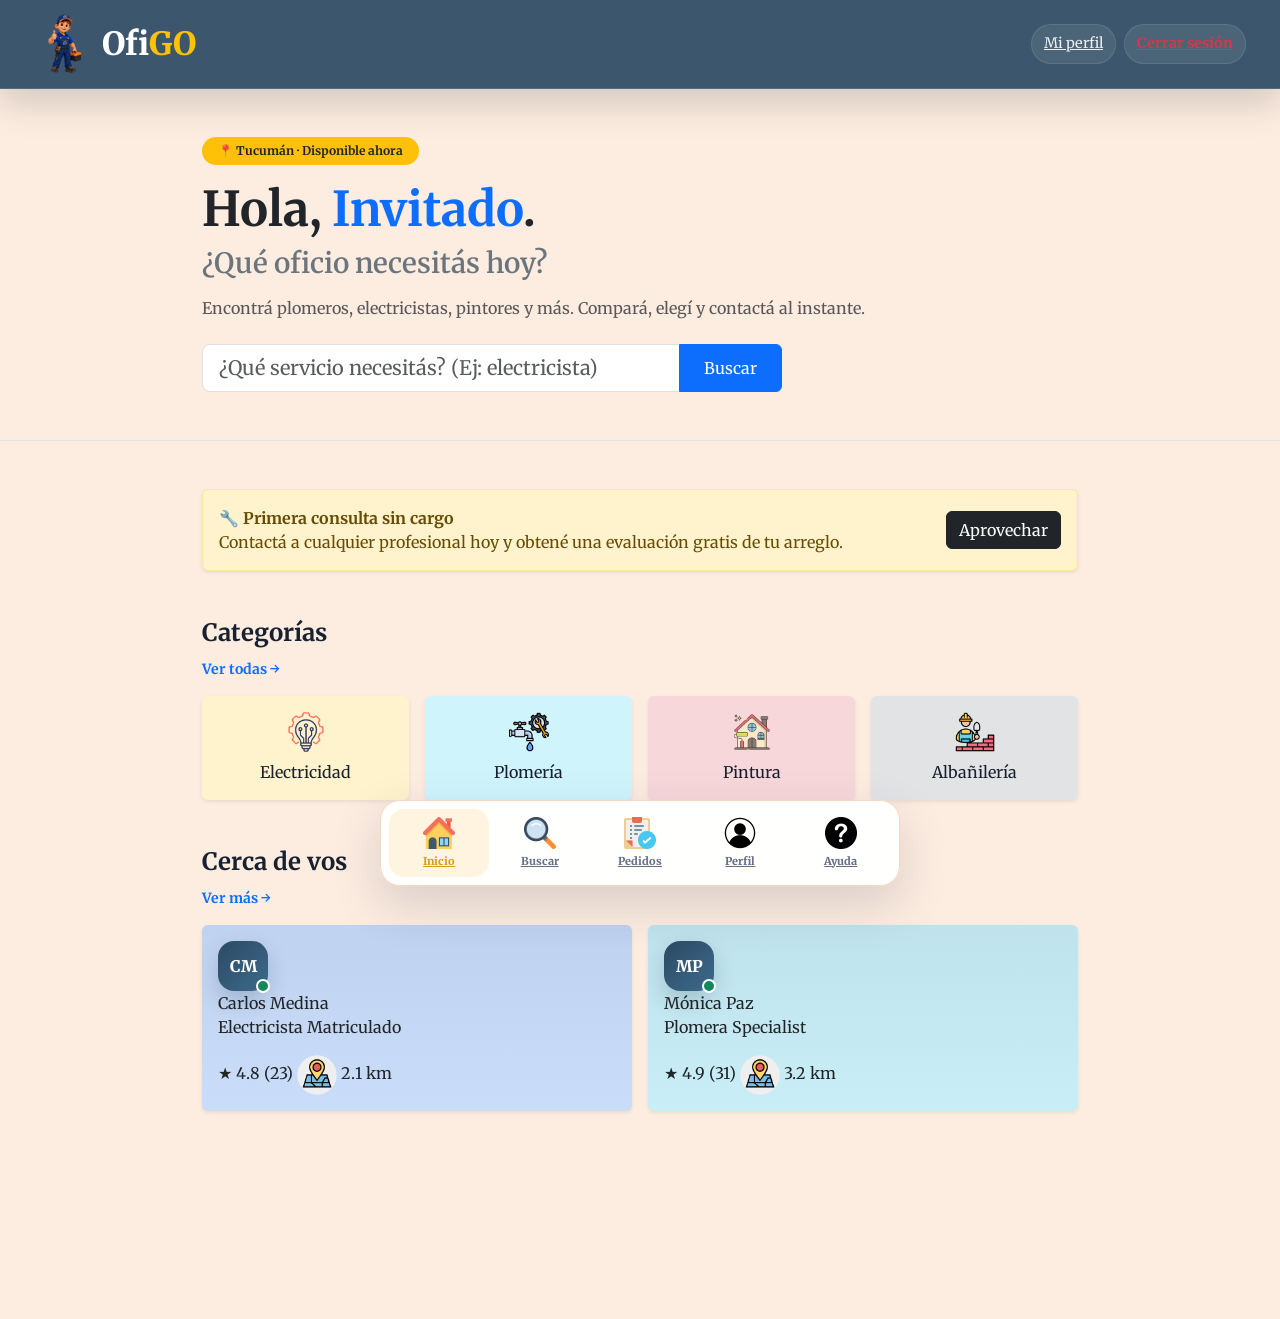
==== commit 2d43d855: "mejora buscador y agrega pedidos y ayuda en todas las páginas" ====
--- a/index.html
+++ b/index.html
@@ -180,7 +180,7 @@
   </section>
 
   <nav class="bottom-nav" id="bottom-nav">
-    <a href="menu.html" class="activo">
+    <a href="index.html" class="activo">
       <span class="icono-nav"><img src="img/house.png" class="icono-home"></span>
       <span>Inicio</span>
     </a>
--- a/styles.css
+++ b/styles.css
@@ -2057,6 +2057,8 @@
   flex: 1;
 }*/
 
+} /* cierre de @media (max-width: 700px): antes quedaba dentro de un comentario */
+
 .chip-categoria {
   background: #ffffff;
   border: 1px solid var(--borde);
@@ -2078,7 +2080,6 @@
   color: var(--terracota-oscuro);
   transform: translateY(-2px);
 }
-}
 
 /* --- PANEL LATERAL DE AYUDA --- */
 
@@ -2189,4 +2190,191 @@
     padding: 25px 20px;
   }
 
-}/*+}
+
+
+/* --- EXPLORAR: filtros a la izquierda, resultados a la derecha --- */
+
+.panel-filtros {
+  background: #ffffff;
+  border: 1px solid var(--borde);
+  border-radius: var(--radio);
+  box-shadow: var(--sombra);
+  padding: 20px;
+}
+
+.lista-categorias {
+  display: flex;
+  flex-direction: column;
+  gap: 6px;
+}
+
+.lista-categorias .chip-categoria {
+  width: 100%;
+  padding: 6px 12px;
+  text-align: left;
+  font-size: 0.85rem;
+  line-height: 1.2;
+}
+
+.lista-categorias .chip-categoria.activo {
+  box-shadow: inset 4px 0 0 var(--terracota);
+}
+
+.lista-categorias .chip-categoria:hover,
+.lista-categorias .chip-categoria.activo {
+  transform: none;
+}
+
+.lista-categorias .boton-img {
+  width: 24px;
+  height: 24px;
+  flex-shrink: 0;
+}
+
+/*
+  En pantallas grandes la página no se desplaza: el panel de categorías queda fijo
+  y solo se desplaza la columna de resultados.
+*/
+@media (min-width: 768px) {
+  body.pagina-explorar {
+    display: flex;
+    flex-direction: column;
+    height: 100vh;
+    padding-bottom: 0;
+    overflow: hidden;
+  }
+
+  body.pagina-explorar > main {
+    flex: 1;
+    min-height: 0;
+  }
+
+  .explorar-layout {
+    height: 100%;
+  }
+
+  /* entre 768 y 1200px la barra de abajo pasa por encima del panel: le dejamos lugar */
+  .explorar-layout > aside {
+    padding-bottom: 110px;
+  }
+
+  .explorar-resultados {
+    height: 100%;
+    overflow-y: auto;
+    overflow-x: hidden;
+    /* espacio para que la última tarjeta no quede tapada por la barra de abajo */
+    padding-bottom: 130px;
+  }
+}
+
+@media (min-width: 1200px) {
+  .explorar-layout > aside {
+    padding-bottom: 0;
+  }
+}
+
+/* Pantallas bajas (notebooks): categorías más compactas para que entren sin scroll */
+@media (min-width: 768px) and (max-height: 820px) {
+  .panel-filtros {
+    padding: 16px;
+  }
+
+  .lista-categorias {
+    gap: 4px;
+  }
+
+  .lista-categorias .chip-categoria {
+    padding: 4px 10px;
+    font-size: 0.8rem;
+  }
+
+  .lista-categorias .boton-img {
+    width: 20px;
+    height: 20px;
+  }
+}
+
+/* En celular las categorías pasan a una fila que se desliza de costado */
+@media (max-width: 767.98px) {
+  .lista-categorias {
+    flex-direction: row;
+    overflow-x: auto;
+    padding-bottom: 6px;
+  }
+
+  .lista-categorias .chip-categoria {
+    width: auto;
+    flex-shrink: 0;
+    white-space: nowrap;
+  }
+}
+
+/* Explorar: sin el margen general de main, así los resultados llegan hasta abajo */
+body.pagina-explorar > main {
+  margin-bottom: 0;
+}
+
+
+/* --- MIS PEDIDOS (las reglas originales de más arriba están comentadas) --- */
+
+#lista-pedidos .tarjeta-pedido {
+  padding: 18px;
+}
+
+#lista-pedidos .fila-top {
+  display: flex;
+  justify-content: space-between;
+  align-items: flex-start;
+  gap: 12px;
+  margin-bottom: 10px;
+}
+
+#lista-pedidos .meta {
+  color: var(--texto-suave);
+  font-size: 0.85rem;
+}
+
+#lista-pedidos .meta .icono-img {
+  width: 22px;
+  height: 22px;
+}
+
+#lista-pedidos .desc-pedido {
+  margin: 12px 0;
+  font-size: 0.92rem;
+  line-height: 1.55;
+}
+
+.estado {
+  display: inline-flex;
+  align-items: center;
+  flex-shrink: 0;
+  padding: 5px 10px;
+  border-radius: 999px;
+  font-size: 0.72rem;
+  font-weight: 800;
+  letter-spacing: 0.02em;
+  text-transform: uppercase;
+}
+
+.estado-pendiente {
+  color: #9a6b00;
+  background: rgba(245, 185, 66, 0.22);
+}
+
+.estado-aceptado,
+.estado-en-curso {
+  color: var(--azul-claro);
+  background: rgba(44, 74, 99, 0.12);
+}
+
+.estado-finalizado {
+  color: var(--verde);
+  background: rgba(22, 135, 93, 0.12);
+}
+
+.estado-cancelado {
+  color: var(--rojo);
+  background: rgba(217, 70, 70, 0.12);
+}
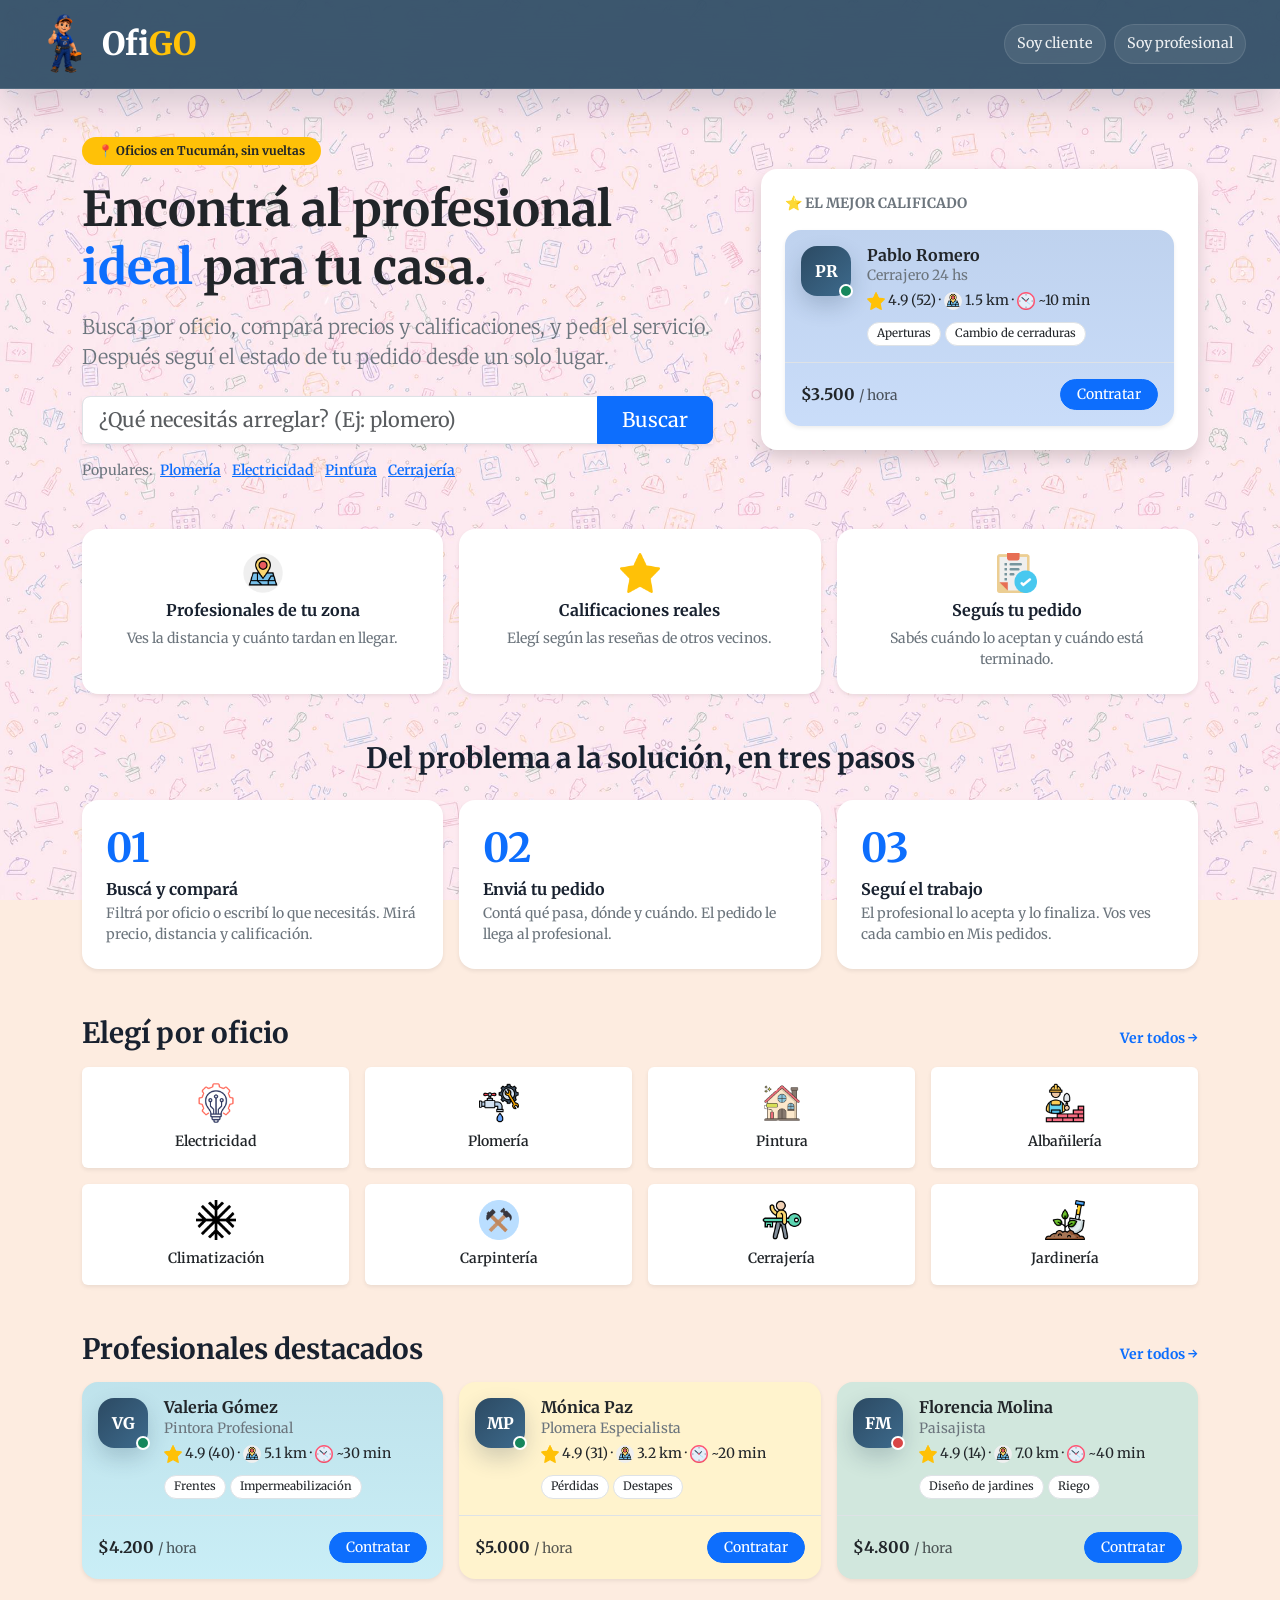
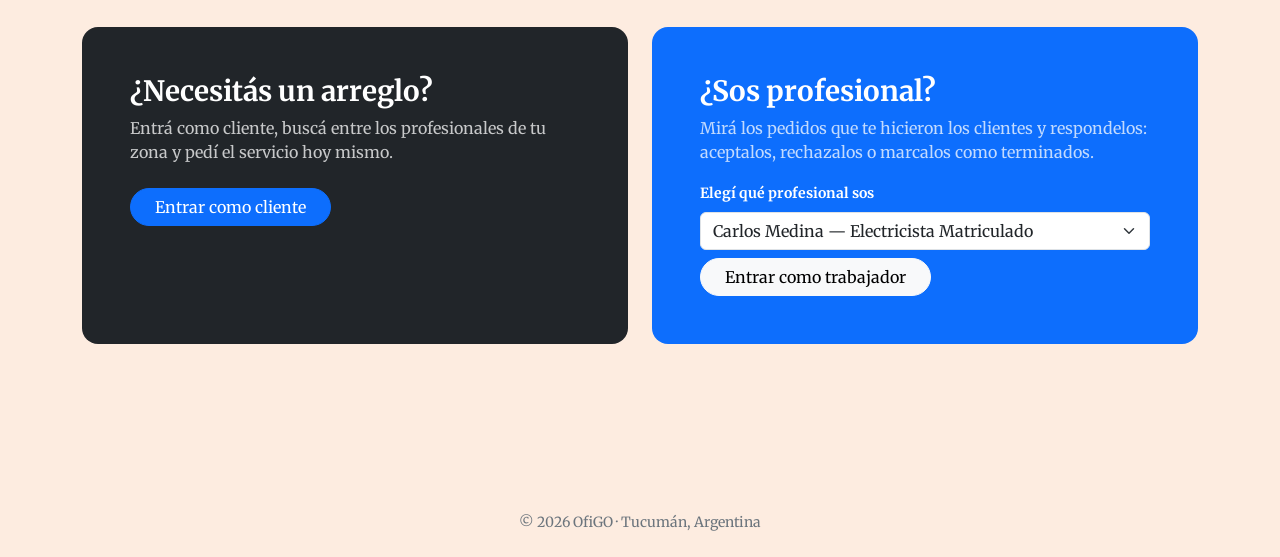
==== commit 03f77b65: "Agrega portada, vista de trabajador y mejora la navegación" ====
--- a/index.html
+++ b/index.html
@@ -5,253 +5,224 @@
   <meta charset="UTF-8">
   <meta name="viewport" content="width=device-width, initial-scale=1.0">
   <meta name="description"
-    content="Panel principal de OficiosYa: encontrá profesionales de oficios cerca tuyo en Tucumán.">
-  <title>OficiosYa — Inicio</title>
-  <link rel="icon"  href="./img/OfiGO.png">
-  
+    content="OfiGO: encontrá profesionales de oficios cerca tuyo en Tucumán o recibí pedidos de clientes.">
+  <title>OfiGO — Bienvenido</title>
+  <link rel="icon" href="./img/OfiGO.png">
+
   <link href="https://cdn.jsdelivr.net/npm/bootstrap@5.3.3/dist/css/bootstrap.min.css" rel="stylesheet">
   <link rel="stylesheet" href="styles.css">
 </head>
 
-<body>
+<body class="sin-bottom-nav portada">
 
   <header class="topbar">
     <div class="marca d-flex align-items-center gap-2">
       <img src="./img/hombrelogo.png" class="hombre-logo" alt="OfiGO" style="height: 60px; width: auto;">
       <span>Ofi<span class="text-warning">GO</span></span>
     </div>
-    <nav id="topbar-usuario">
-      <a href="perfil.html">Mi perfil</a>
-      <a href="#" id="btn-cerrar-sesion" class="text-danger fw-bold">Cerrar sesión</a>
+    <nav>
+      <a href="menu.html" class="text-decoration-none" data-entrar-cliente>Soy cliente</a>
+      <a href="#ser-profesional" class="text-decoration-none">Soy profesional</a>
     </nav>
   </header>
 
-  <section id="vista-cliente">
-
-    <section class="transparencia py-5 border-bottom">
-      <div class="container" style="max-width: 900px;">
-        <span class="badge bg-warning text-dark mb-3 px-3 py-2 rounded-pill fw-bold">📍 Tucumán · Disponible
-          ahora</span>
-        <h1 class="display-5 fw-bold text-dark mb-2">Hola, <span id="nombre-cliente" class="text-primary">Juana</span>.
+  <main class="container py-5" style="max-width: 1140px;">
+
+    <section class="row align-items-center g-5 mb-5">
+
+      <div class="col-12 col-lg-7">
+        <span class="badge bg-warning text-dark mb-3 px-3 py-2 rounded-pill fw-bold">📍 Oficios en Tucumán, sin vueltas</span>
+
+        <h1 class="display-5 fw-bold text-dark mb-3">
+          Encontrá al profesional <span class="text-primary">ideal</span> para tu casa.
         </h1>
-        <h2 class="h3 fw-semibold text-secondary mb-3">¿Qué oficio necesitás hoy?</h2>
-        <p class="text-muted">Encontrá plomeros, electricistas, pintores y más. Compará, elegí y contactá al instante.
+
+        <p class="lead text-secondary mb-4">
+          Buscá por oficio, compará precios y calificaciones, y pedí el servicio.
+          Después seguí el estado de tu pedido desde un solo lugar.
         </p>
 
-        <form class="input-group search-transparent mt-4" action="oficios.html" method="get" style="max-width: 580px;">
-          <input type="text" id="texto-busqueda" name="buscar" class="form-control form-control-lg"
-            placeholder="¿Qué servicio necesitás? (Ej: electricista)" aria-label="Servicio a buscar">
+        <form class="input-group input-group-lg shadow-sm mb-3" action="oficios.html" method="get" id="form-buscar-portada">
+          <input type="text" name="buscar" class="form-control"
+            placeholder="¿Qué necesitás arreglar? (Ej: plomero)" aria-label="Servicio a buscar">
           <button type="submit" class="btn btn-primary px-4">Buscar</button>
         </form>
-      </div>
-    </section>
-
-    <main class="container my-5" style="max-width: 900px;">
-
-      <article
-        class="alert alert-warning d-flex flex-column flex-md-row align-items-md-center justify-content-between gap-3 mb-5 shadow-sm"
-        role="note">
-        <div>
-          <strong class="d-block">🔧 Primera consulta sin cargo</strong>
-          <span>Contactá a cualquier profesional hoy y obtené una evaluación gratis de tu arreglo.</span>
-        </div>
-        <a href="oficios.html" class="btn btn-dark flex-shrink-0">Aprovechar</a>
-      </article>
-
-      <section class="mb-5">
-        <div class="fila-titulo mb-3">
-          <h2 class="h4 fw-bold">Categorías</h2>
-          <a href="oficios.html" class="text-decoration-none fw-bold small">Ver todas →</a>
-        </div>
-
-        <ul class="row row-cols-2 row-cols-md-4 g-3 list-unstyled mb-0" id="grid-categorias-menu">
-          <li class="col">
-            <a href="oficios.html?categoria=Electricidad"
-              class="card card-body h-100 text-center text-decoration-none border-0 shadow-sm bg-warning-subtle category-card">
-              <span class="icono-cat"> <img src="./img/innovation.png" class="icono-img" alt=""></span>
-              <span class="label-cat mt-2">Electricidad</span>
-            </a>
-          </li>
-          <li class="col">
-            <a href="oficios.html?categoria=Plomer%C3%ADa"
-              class="card card-body h-100 text-center text-decoration-none border-0 shadow-sm bg-info-subtle category-card">
-              <span class="icono-cat"> <img src="./img/plumbing.png" class="icono-img" alt=""></span>
-              <span class="label-cat mt-2">Plomería</span>
-            </a>
-          </li>
-          <li class="col">
-            <a href="oficios.html?categoria=Pintura"
-              class="card card-body h-100 text-center text-decoration-none border-0 shadow-sm bg-danger-subtle category-card">
-              <span class="icono-cat"> <img src="./img/house-painting.png" class="icono-img" alt=""></span>
-              <span class="label-cat mt-2">Pintura</span>
-            </a>
-          </li>
-          <li class="col">
-            <a href="oficios.html?categoria=Alba%C3%B1iler%C3%ADa"
-              class="card card-body h-100 text-center text-decoration-none border-0 shadow-sm bg-secondary-subtle category-card">
-              <span class="icono-cat"> <img src="./img/building.png" class="icono-img" alt=""></span>
-              <span class="label-cat mt-2">Albañilería</span>
-            </a>
-          </li>
-        </ul>
-      </section>
-
-      <section class="mb-5">
-        <div class="fila-titulo mb-3">
-          <h2 class="h4 fw-bold">Cerca de vos</h2>
-          <a href="oficios.html" class="text-decoration-none fw-bold small">Ver más →</a>
-        </div>
-
-        <ul class="row g-3 list-unstyled mb-0" id="destacados-cliente">
-          <li class="col-12 col-md-6">
-            <a href="perfiltrabajador.html?id=1"
-              class="card tarjeta-profesional text-decoration-none d-block h-100 border-0 shadow-sm bg-primary-subtle">
-              <div class="card-body fila-cabecera">
-                <div class="avatar-profesional">
-                  CM
-                  <span class="punto-estado disponible"></span>
-                </div>
-                <div class="info-principal">
-                  <span class="nombre-prof">Carlos Medina</span>
-                  <p class="oficio-prof">Electricista Matriculado</p>
-                  <div class="fila-meta">
-                    <span class="rating">★ 4.8</span>
-                    <span>(23)</span>
-                    <span> <img src="img/location.png" class="icono-img" alt="Ubicación"> 2.1 km</span>
-                  </div>
-                </div>
-              </div>
-            </a>
-          </li>
-
-          <li class="col-12 col-md-6">
-            <a href="perfiltrabajador.html?id=2"
-              class="card tarjeta-profesional text-decoration-none d-block h-100 border-0 shadow-sm bg-info-subtle">
-              <div class="card-body fila-cabecera">
-                <div class="avatar-profesional">
-                  MP
-                  <span class="punto-estado disponible"></span>
-                </div>
-                <div class="info-principal">
-                  <span class="nombre-prof">Mónica Paz</span>
-                  <p class="oficio-prof">Plomera Specialist</p>
-                  <div class="fila-meta">
-                    <span class="rating">★ 4.9</span>
-                    <span>(31)</span>
-                    <span> <img src="img/location.png" class="icono-img" alt="Ubicación"> 3.2 km</span>
-                  </div>
-                </div>
-              </div>
-            </a>
-          </li>
-        </ul>
-      </section>
-
-    </main>
-  </section>
-
-  <section id="vista-trabajador" class="container my-5" style="max-width: 800px; display: none;">
-    <div class="panel card p-4 shadow-sm mb-4">
-      <span class="badge bg-warning text-dark mb-2 w-fit">📥 Panel de trabajador</span>
-      <h1 class="h3 fw-bold mb-1">Hola, <span id="nombre-trabajador">Ricardo Sosa</span></h1>
-      <p class="text-secondary small">Así está la actividad de tus servicios en la plataforma hoy.</p>
-
-      <div class="row text-center my-3 py-3 border-top border-bottom g-2">
-        <div class="col-6 border-end">
-          <span class="fs-4 fw-bold text-dark d-block">★ 4.9</span>
-          <span class="text-secondary small">Calificación promedio</span>
-        </div>
-        <div class="col-6">
-          <span class="fs-4 fw-bold text-dark d-block">3</span>
-          <span class="text-secondary small">Pedidos pendientes</span>
-        </div>
-      </div>
-
-      <div class="list-unstyled mt-3">
-        <a href="historialtrabajador.html"
-          class="card tarjeta-pedido text-decoration-none d-block p-3 bg-light border-0 shadow-sm">
-          <span class="fs-3">📥</span>
-          <h3 class="h6 fw-bold text-dark mt-1 mb-1">Pedidos recibidos</h3>
-          <p class="text-secondary small mb-0">Mirá las solicitudes de nuevos clientes y actualizá el estado de los
-            trabajos.</p>
-        </a>
-      </div>
-    </div>
-  </section>
-
-  <nav class="bottom-nav" id="bottom-nav">
-    <a href="index.html" class="activo">
-      <span class="icono-nav"><img src="img/house.png" class="icono-home"></span>
-      <span>Inicio</span>
-    </a>
-    <a href="oficios.html">
-      <span class="icono-nav"><img src="img/magnifying-glass.png" class="icono-home"></span>
-      <span>Buscar</span>
-    </a>
-    <a href="historial.html">
-      <span class="icono-nav"><img src="img/completed-task.png" class="icono-home"></span>
-      <span>Pedidos</span>
-    </a>
-    <a href="perfil.html">
-      <span class="icono-nav"><img src="img/user.png" class="icono-home"></span>
-      <span>Perfil</span>
-    </a>
-
-   <a href="#" data-bs-toggle="offcanvas" data-bs-target="#panel-ayuda" aria-controls="panel-ayuda">
-  <span class="icono-nav"><img src="img/help-web-button.png" alt="Ayuda" class="icono-home"></span>
-  <span>Ayuda</span>
-</a>
-  </nav>
-
-  <aside class="offcanvas offcanvas-end" tabindex="-1" id="panel-ayuda" aria-labelledby="panel-ayuda-titulo">
-
-  <div class="offcanvas-header">
-    <h2 class="offcanvas-title h4 fw-bold" id="panel-ayuda-titulo">Centro de Ayuda</h2>
-    <button type="button" class="btn-close" data-bs-dismiss="offcanvas" aria-label="Cerrar"></button>
-  </div>
-
-  <div class="offcanvas-body">
-
-    <p class="text-secondary">
-      Encontrá respuestas rápidas, resolvé dudas frecuentes y aprendé a usar OficiosYa.
-    </p>
-
-    <div class="py-3 border-bottom">
-      <h3 class="h6 fw-bold">¿Cómo contratar un profesional?</h3>
-      <p class="small text-secondary mb-0">
-        Encontrá profesionales según el servicio que necesitás. Elegí una categoría, revisá los perfiles y
-        seleccioná el profesional que más te convenga.
-      </p>
-    </div>
-
-    <div class="py-3 border-bottom">
-      <h3 class="h6 fw-bold"><img src="img/star.png" alt="Estrella" class="icono-home"> ¿Cómo califico un trabajo?</h3>
-      <p class="small text-secondary mb-0">Desde Mis pedidos cuando el servicio esté finalizado.</p>
-    </div>
-
-    <div class="py-3 border-bottom">
-      <h3 class="h6 fw-bold"><img src="img/pin.png" alt="Cancelar" class="icono-home"> ¿Puedo cancelar un pedido?</h3>
-      <p class="small text-secondary mb-0">Sí, mientras todavía no haya sido finalizado.</p>
-    </div>
-
-    <div class="py-3">
-      <h3 class="h6 fw-bold"><img src="img/completed-task.png" alt="Lista" class="icono-home"> ¿Cómo veo el estado de mi pedido?</h3>
-      <p class="small text-secondary mb-0">Desde la sección Mis pedidos.</p>
-    </div>
-
-    <div class="bg-primary-subtle rounded-4 p-3 mt-3">
-      <strong>¿Necesitás más ayuda?</strong>
-      <p class="small text-secondary mt-2 mb-1"><img src="img/email.png" alt="Correo" class="icono-home"> soporte@oficiosya.com</p>
-      <p class="small text-secondary mb-0"><img src="img/phone.png" alt="Teléfono" class="icono-home"> 0800-123-456</p>
-    </div>
-
-  </div>
-</aside>
+
+        <p class="small text-secondary mb-0">
+          Populares:
+          <a href="oficios.html?categoria=Plomer%C3%ADa" class="link-primary fw-semibold ms-1">Plomería</a>
+          <a href="oficios.html?categoria=Electricidad" class="link-primary fw-semibold ms-2">Electricidad</a>
+          <a href="oficios.html?categoria=Pintura" class="link-primary fw-semibold ms-2">Pintura</a>
+          <a href="oficios.html?categoria=Cerrajer%C3%ADa" class="link-primary fw-semibold ms-2">Cerrajería</a>
+        </p>
+      </div>
+
+      <div class="col-12 col-lg-5">
+        <div class="bg-white rounded-4 shadow p-4">
+          <p class="small fw-bold text-secondary text-uppercase mb-3">⭐ El mejor calificado</p>
+          <div class="row" id="profesional-muestra"></div>
+        </div>
+      </div>
+
+    </section>
+
+
+    <section class="row g-3 mb-5 text-center">
+      <div class="col-12 col-md-4">
+        <div class="bg-white rounded-4 shadow-sm p-4 h-100">
+          <img src="img/location.png" alt="" class="mb-2" style="width: 40px; height: 40px;">
+          <h2 class="h6 fw-bold">Profesionales de tu zona</h2>
+          <p class="small text-secondary mb-0">Ves la distancia y cuánto tardan en llegar.</p>
+        </div>
+      </div>
+      <div class="col-12 col-md-4">
+        <div class="bg-white rounded-4 shadow-sm p-4 h-100">
+          <img src="img/star.png" alt="" class="mb-2" style="width: 40px; height: 40px;">
+          <h2 class="h6 fw-bold">Calificaciones reales</h2>
+          <p class="small text-secondary mb-0">Elegí según las reseñas de otros vecinos.</p>
+        </div>
+      </div>
+      <div class="col-12 col-md-4">
+        <div class="bg-white rounded-4 shadow-sm p-4 h-100">
+          <img src="img/completed-task.png" alt="" class="mb-2" style="width: 40px; height: 40px;">
+          <h2 class="h6 fw-bold">Seguís tu pedido</h2>
+          <p class="small text-secondary mb-0">Sabés cuándo lo aceptan y cuándo está terminado.</p>
+        </div>
+      </div>
+    </section>
+
+
+    <section class="mb-5" aria-labelledby="titulo-como-funciona">
+      <h2 class="h3 fw-bold text-center mb-4" id="titulo-como-funciona">Del problema a la solución, en tres pasos</h2>
+
+      <ol class="row g-3 list-unstyled mb-0">
+        <li class="col-12 col-md-4">
+          <div class="bg-white rounded-4 shadow-sm p-4 h-100">
+            <span class="display-6 fw-bold text-primary">01</span>
+            <h3 class="h6 fw-bold mt-2 mb-1">Buscá y compará</h3>
+            <p class="small text-secondary mb-0">Filtrá por oficio o escribí lo que necesitás. Mirá precio, distancia y calificación.</p>
+          </div>
+        </li>
+        <li class="col-12 col-md-4">
+          <div class="bg-white rounded-4 shadow-sm p-4 h-100">
+            <span class="display-6 fw-bold text-primary">02</span>
+            <h3 class="h6 fw-bold mt-2 mb-1">Enviá tu pedido</h3>
+            <p class="small text-secondary mb-0">Contá qué pasa, dónde y cuándo. El pedido le llega al profesional.</p>
+          </div>
+        </li>
+        <li class="col-12 col-md-4">
+          <div class="bg-white rounded-4 shadow-sm p-4 h-100">
+            <span class="display-6 fw-bold text-primary">03</span>
+            <h3 class="h6 fw-bold mt-2 mb-1">Seguí el trabajo</h3>
+            <p class="small text-secondary mb-0">El profesional lo acepta y lo finaliza. Vos ves cada cambio en Mis pedidos.</p>
+          </div>
+        </li>
+      </ol>
+    </section>
+
+
+    <section class="mb-5" aria-labelledby="titulo-categorias">
+      <div class="d-flex justify-content-between align-items-baseline mb-3">
+        <h2 class="h3 fw-bold mb-0" id="titulo-categorias">Elegí por oficio</h2>
+        <a href="oficios.html" class="small fw-bold text-decoration-none">Ver todos →</a>
+      </div>
+
+      <ul class="row row-cols-2 row-cols-md-4 g-3 list-unstyled mb-0">
+        <li class="col">
+          <a href="oficios.html?categoria=Electricidad" class="card card-body h-100 text-center text-decoration-none border-0 shadow-sm">
+            <img src="img/innovation.png" alt="" class="mx-auto mb-2" style="width: 40px; height: 40px;">
+            <span class="fw-semibold text-dark small">Electricidad</span>
+          </a>
+        </li>
+        <li class="col">
+          <a href="oficios.html?categoria=Plomer%C3%ADa" class="card card-body h-100 text-center text-decoration-none border-0 shadow-sm">
+            <img src="img/plumbing.png" alt="" class="mx-auto mb-2" style="width: 40px; height: 40px;">
+            <span class="fw-semibold text-dark small">Plomería</span>
+          </a>
+        </li>
+        <li class="col">
+          <a href="oficios.html?categoria=Pintura" class="card card-body h-100 text-center text-decoration-none border-0 shadow-sm">
+            <img src="img/house-painting.png" alt="" class="mx-auto mb-2" style="width: 40px; height: 40px;">
+            <span class="fw-semibold text-dark small">Pintura</span>
+          </a>
+        </li>
+        <li class="col">
+          <a href="oficios.html?categoria=Alba%C3%B1iler%C3%ADa" class="card card-body h-100 text-center text-decoration-none border-0 shadow-sm">
+            <img src="img/building.png" alt="" class="mx-auto mb-2" style="width: 40px; height: 40px;">
+            <span class="fw-semibold text-dark small">Albañilería</span>
+          </a>
+        </li>
+        <li class="col">
+          <a href="oficios.html?categoria=Climatizacion%20y%20Refrigeraci%C3%B3n" class="card card-body h-100 text-center text-decoration-none border-0 shadow-sm">
+            <img src="img/chiller.png" alt="" class="mx-auto mb-2" style="width: 40px; height: 40px;">
+            <span class="fw-semibold text-dark small">Climatización</span>
+          </a>
+        </li>
+        <li class="col">
+          <a href="oficios.html?categoria=Carpinter%C3%ADa" class="card card-body h-100 text-center text-decoration-none border-0 shadow-sm">
+            <img src="img/crossed-hammers.png" alt="" class="mx-auto mb-2" style="width: 40px; height: 40px;">
+            <span class="fw-semibold text-dark small">Carpintería</span>
+          </a>
+        </li>
+        <li class="col">
+          <a href="oficios.html?categoria=Cerrajer%C3%ADa" class="card card-body h-100 text-center text-decoration-none border-0 shadow-sm">
+            <img src="img/key.png" alt="" class="mx-auto mb-2" style="width: 40px; height: 40px;">
+            <span class="fw-semibold text-dark small">Cerrajería</span>
+          </a>
+        </li>
+        <li class="col">
+          <a href="oficios.html?categoria=Jardiner%C3%ADa" class="card card-body h-100 text-center text-decoration-none border-0 shadow-sm">
+            <img src="img/gardening.png" alt="" class="mx-auto mb-2" style="width: 40px; height: 40px;">
+            <span class="fw-semibold text-dark small">Jardinería</span>
+          </a>
+        </li>
+      </ul>
+    </section>
+
+
+    <section class="mb-5" aria-labelledby="titulo-destacados">
+      <div class="d-flex justify-content-between align-items-baseline mb-3">
+        <h2 class="h3 fw-bold mb-0" id="titulo-destacados">Profesionales destacados</h2>
+        <a href="oficios.html" class="small fw-bold text-decoration-none">Ver todos →</a>
+      </div>
+      <div class="row g-3" id="profesionales-destacados"></div>
+    </section>
+
+
+    <section class="row g-4">
+
+      <div class="col-12 col-md-6">
+        <div class="bg-dark text-white rounded-4 p-4 p-lg-5 h-100">
+          <h2 class="h3 fw-bold">¿Necesitás un arreglo?</h2>
+          <p class="opacity-75 mb-4">Entrá como cliente, buscá entre los profesionales de tu zona y pedí el servicio hoy mismo.</p>
+          <a href="menu.html" class="btn btn-primary rounded-pill px-4" data-entrar-cliente>Entrar como cliente</a>
+        </div>
+      </div>
+
+      <div class="col-12 col-md-6" id="ser-profesional">
+        <div class="bg-primary text-white rounded-4 p-4 p-lg-5 h-100">
+          <h2 class="h3 fw-bold">¿Sos profesional?</h2>
+          <p class="opacity-75 mb-3">Mirá los pedidos que te hicieron los clientes y respondelos: aceptalos, rechazalos o marcalos como terminados.</p>
+          <label for="select-profesional" class="form-label small fw-bold">Elegí qué profesional sos</label>
+          <div class="d-flex flex-column gap-2">
+            <select class="form-select" id="select-profesional"></select>
+            <button type="button" class="btn btn-light rounded-pill px-4 align-self-start" id="btn-entrar-trabajador">
+              Entrar como trabajador
+            </button>
+          </div>
+        </div>
+      </div>
+
+    </section>
+
+  </main>
+
+  <footer class="text-center text-secondary small py-4">
+    © 2026 OfiGO · Tucumán, Argentina
+  </footer>
 
   <script src="https://cdn.jsdelivr.net/npm/bootstrap@5.3.3/dist/js/bootstrap.bundle.min.js"></script>
   <script src="app.js"></script>
-
-
 </body>
 
-</html>+</html>
--- a/styles.css
+++ b/styles.css
@@ -2190,10 +2190,9 @@
     padding: 25px 20px;
   }
 
-}
-
-
-/* --- EXPLORAR: filtros a la izquierda, resultados a la derecha --- */
+}*/
+
+
 
 .panel-filtros {
   background: #ffffff;
@@ -2232,10 +2231,6 @@
   flex-shrink: 0;
 }
 
-/*
-  En pantallas grandes la página no se desplaza: el panel de categorías queda fijo
-  y solo se desplaza la columna de resultados.
-*/
 @media (min-width: 768px) {
   body.pagina-explorar {
     display: flex;
@@ -2254,7 +2249,6 @@
     height: 100%;
   }
 
-  /* entre 768 y 1200px la barra de abajo pasa por encima del panel: le dejamos lugar */
   .explorar-layout > aside {
     padding-bottom: 110px;
   }
@@ -2263,7 +2257,6 @@
     height: 100%;
     overflow-y: auto;
     overflow-x: hidden;
-    /* espacio para que la última tarjeta no quede tapada por la barra de abajo */
     padding-bottom: 130px;
   }
 }
@@ -2274,7 +2267,6 @@
   }
 }
 
-/* Pantallas bajas (notebooks): categorías más compactas para que entren sin scroll */
 @media (min-width: 768px) and (max-height: 820px) {
   .panel-filtros {
     padding: 16px;
@@ -2295,7 +2287,6 @@
   }
 }
 
-/* En celular las categorías pasan a una fila que se desliza de costado */
 @media (max-width: 767.98px) {
   .lista-categorias {
     flex-direction: row;
@@ -2310,13 +2301,11 @@
   }
 }
 
-/* Explorar: sin el margen general de main, así los resultados llegan hasta abajo */
 body.pagina-explorar > main {
   margin-bottom: 0;
 }
 
 
-/* --- MIS PEDIDOS (las reglas originales de más arriba están comentadas) --- */
 
 #lista-pedidos .tarjeta-pedido {
   padding: 18px;
@@ -2378,3 +2367,60 @@
   color: var(--rojo);
   background: rgba(217, 70, 70, 0.12);
 }
+
+
+.bottom-nav .icono-home {
+  width: 28px;
+  height: 28px;
+  filter: grayscale(1);
+  opacity: 0.55;
+}
+
+.bottom-nav a.activo .icono-home,
+.bottom-nav a.text-primary .icono-home, 
+.bottom-nav a:hover .icono-home {
+  filter: none;
+  opacity: 1;
+}
+
+
+@media (max-width: 767.98px) {
+
+  .bottom-nav {
+    left: 0;
+    bottom: 0;
+    width: 100%;
+    transform: none;
+    border-width: 1px 0 0;
+    border-radius: 0;
+  }
+
+  .bottom-nav .icono-home {
+    width: 24px;
+    height: 24px;
+  }
+
+  body {
+    padding-bottom: 76px;
+  }
+
+  .fila-meta .icono-img {
+    width: 18px;
+    height: 18px;
+  }
+}
+
+
+#profesional-muestra .fila-meta .icono-img,
+#profesionales-destacados .fila-meta .icono-img {
+  width: 18px;
+  height: 18px;
+}
+
+body.portada {
+  background-image: url("img/fondo5.jpeg");
+  background-repeat: repeat;     
+  background-size: 400px auto;    
+  background-attachment: fixed;   
+}
+
